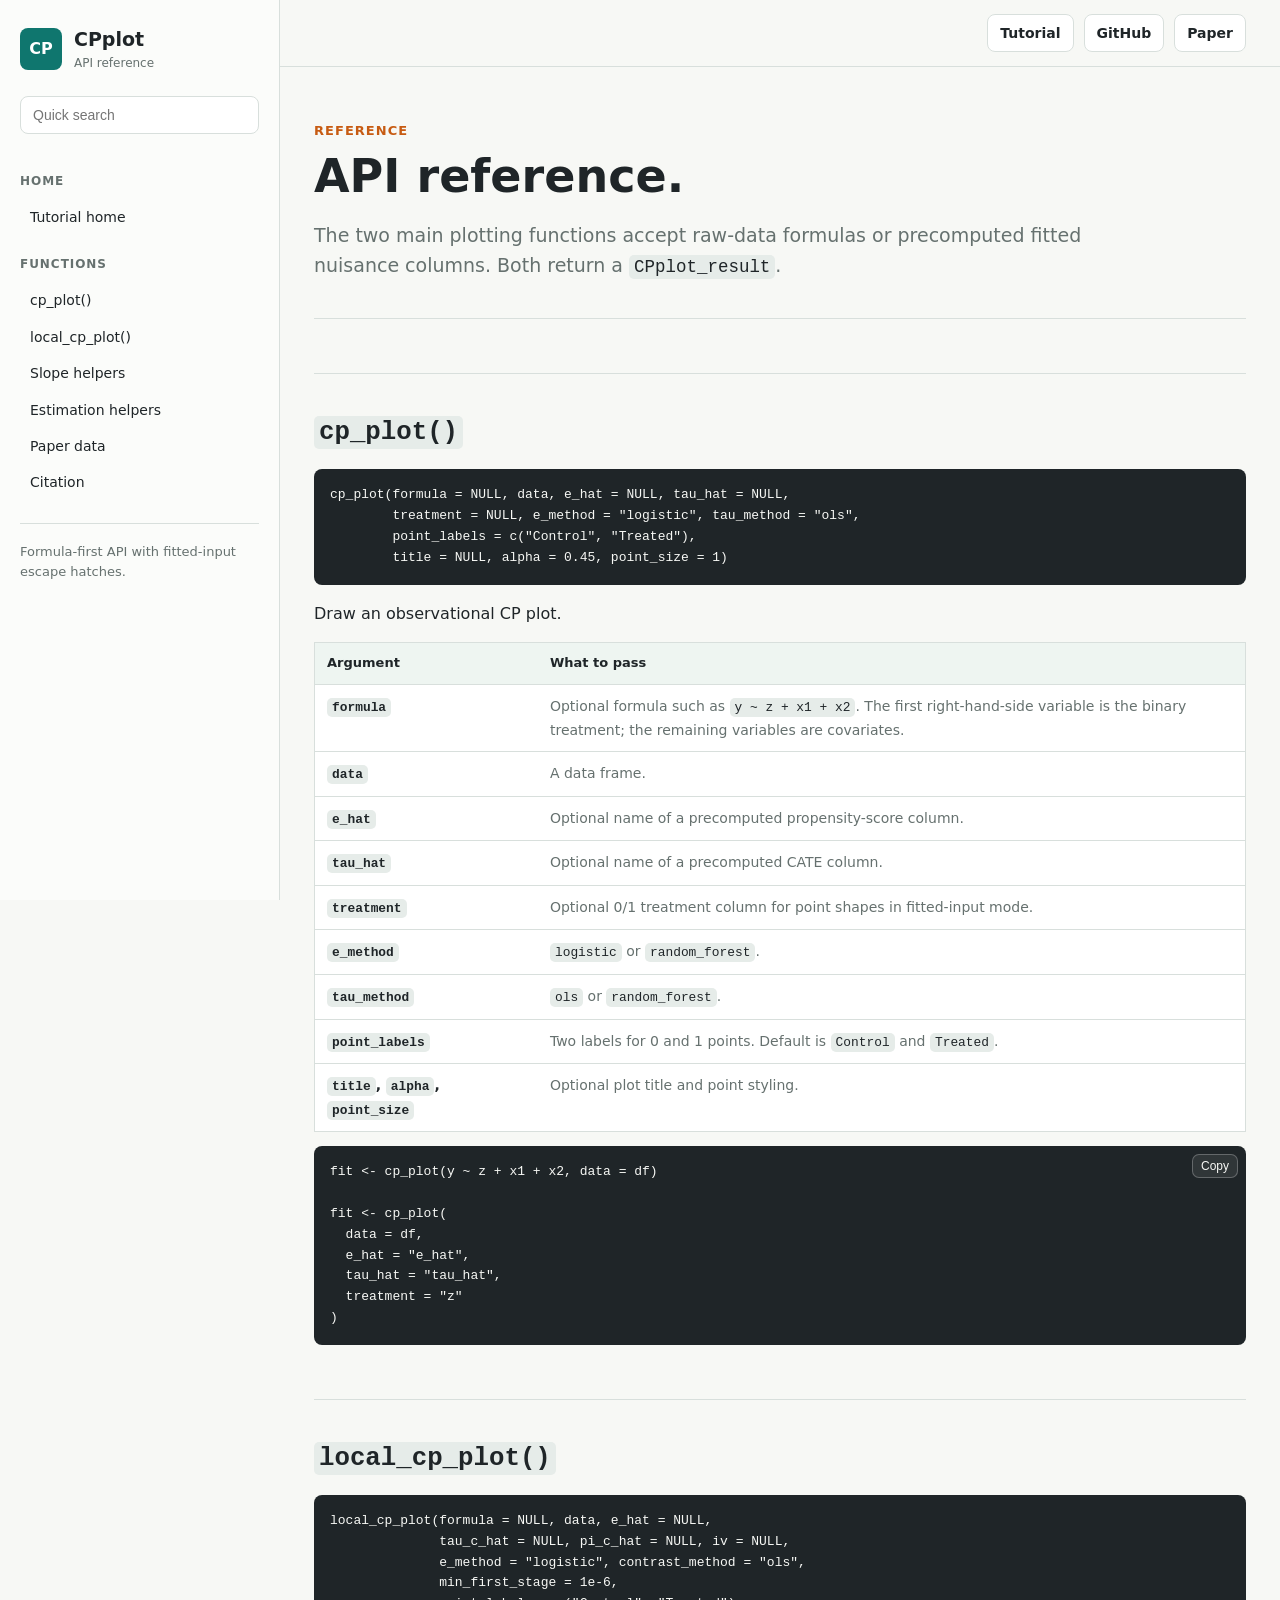
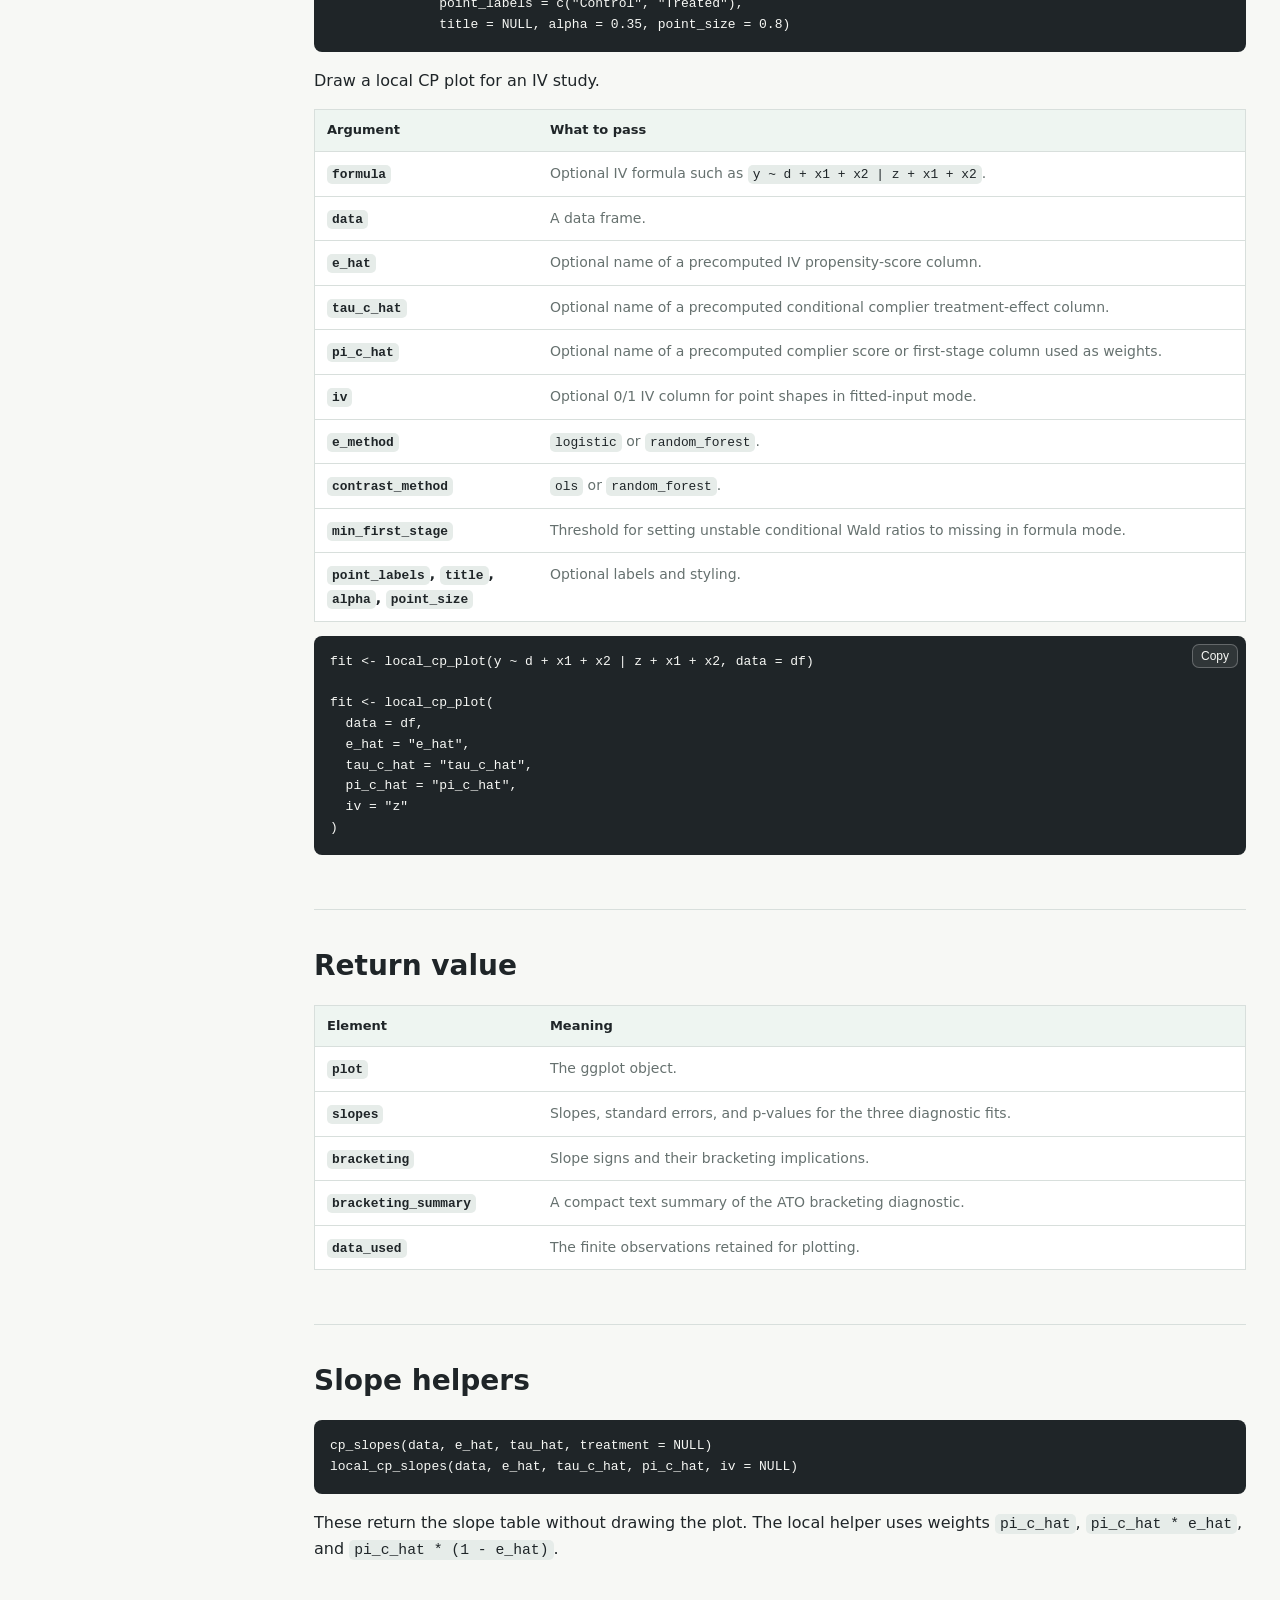
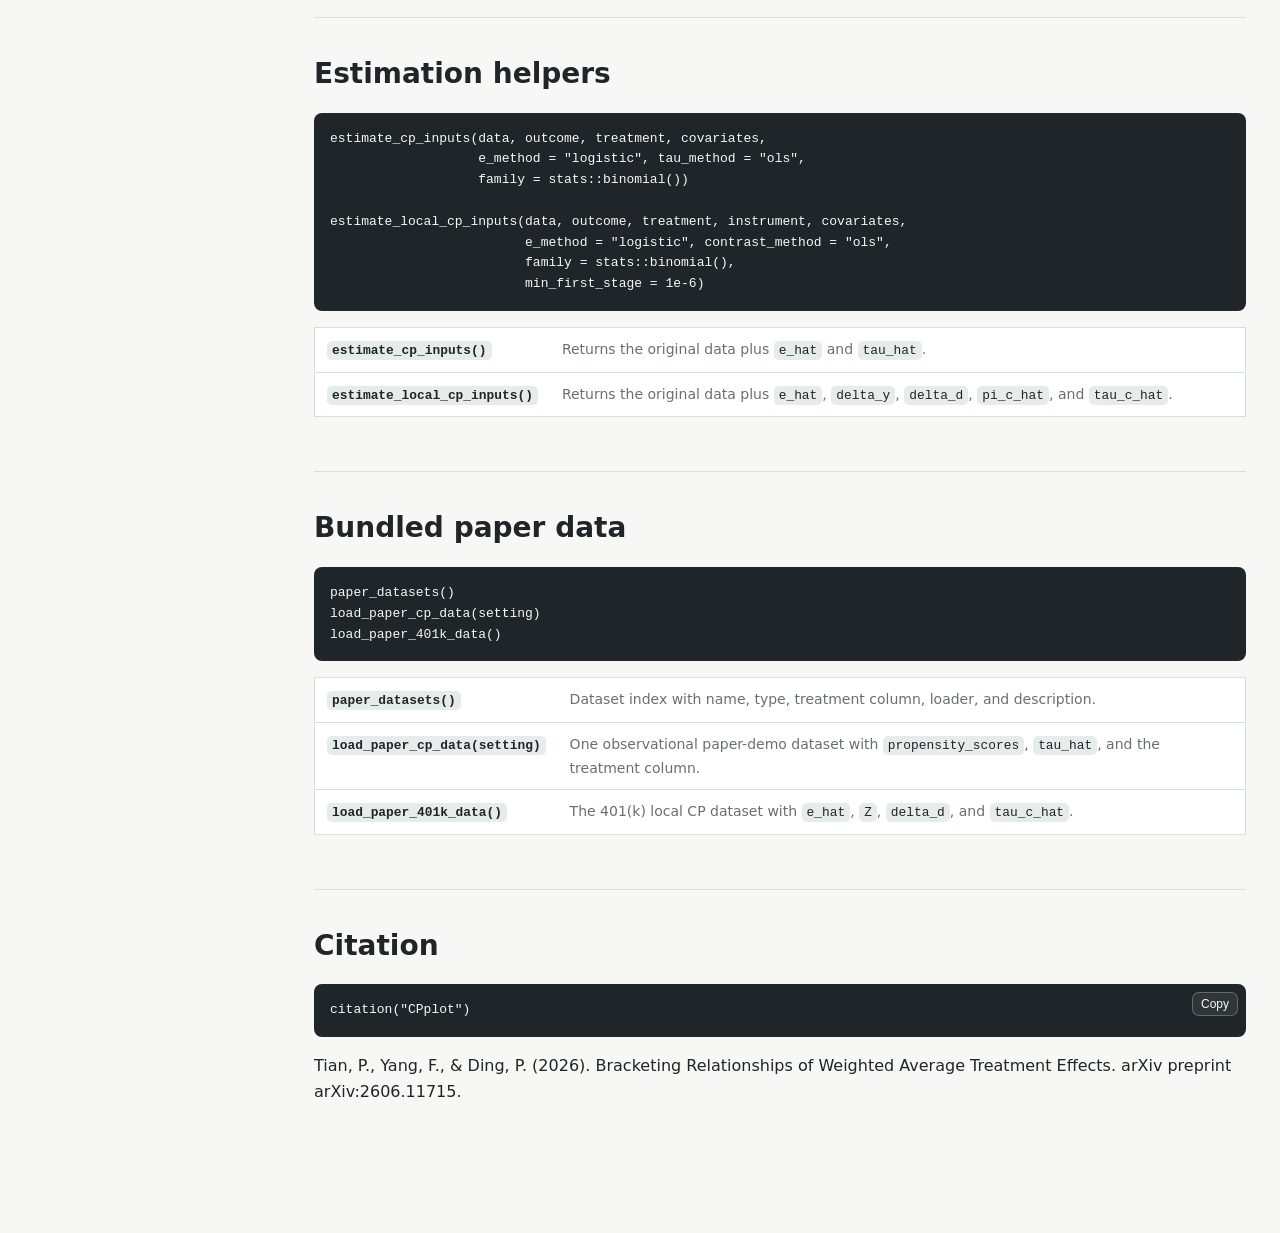
==== docs/api.html @ 79dcd65e "Add formula-first CPplot API" ====
<!doctype html>
<html lang="en">
<head>
  <meta charset="utf-8">
  <meta name="viewport" content="width=device-width, initial-scale=1">
  <title>CPplot API reference</title>
  <meta name="description" content="API reference for the CPplot R package.">
  <link rel="icon" href="favicon.svg" type="image/svg+xml">
  <link rel="stylesheet" href="styles.css">
</head>
<body>
  <div class="layout">
    <aside class="sidebar">
      <div class="brand">
        <div class="brand-mark">CP</div>
        <div>
          <div class="brand-title">CPplot</div>
          <div class="brand-subtitle">API reference</div>
        </div>
      </div>
      <input class="search" id="nav-search" type="search" placeholder="Quick search">
      <nav aria-label="Documentation navigation">
        <div class="nav-group">
          <p class="nav-title">Home</p>
          <a class="nav-link" href="index.html">Tutorial home</a>
        </div>
        <div class="nav-group">
          <p class="nav-title">Functions</p>
          <a class="nav-link" href="#cp-plot">cp_plot()</a>
          <a class="nav-link" href="#local-cp-plot">local_cp_plot()</a>
          <a class="nav-link" href="#slopes">Slope helpers</a>
          <a class="nav-link" href="#estimation">Estimation helpers</a>
          <a class="nav-link" href="#paper-data">Paper data</a>
          <a class="nav-link" href="#citation">Citation</a>
        </div>
      </nav>
      <div class="sidebar-footer">
        Formula-first API with fitted-input escape hatches.
      </div>
    </aside>

    <div class="content">
      <div class="topbar">
        <a href="index.html">Tutorial</a>
        <a href="https://github.com/e9tian/CPplot">GitHub</a>
        <a href="https://arxiv.org/abs/2606.11715">Paper</a>
      </div>

      <main>
        <section class="intro">
          <p class="eyebrow">Reference</p>
          <h1>API reference.</h1>
          <p class="lead">
            The two main plotting functions accept raw-data formulas or
            precomputed fitted nuisance columns. Both return a
            <code>CPplot_result</code>.
          </p>
        </section>

        <section id="cp-plot">
          <h2><code>cp_plot()</code></h2>
          <pre class="signature"><code>cp_plot(formula = NULL, data, e_hat = NULL, tau_hat = NULL,
        treatment = NULL, e_method = "logistic", tau_method = "ols",
        point_labels = c("Control", "Treated"),
        title = NULL, alpha = 0.45, point_size = 1)</code></pre>
          <p>Draw an observational CP plot.</p>
          <table class="api-table">
            <thead>
              <tr><th>Argument</th><th>What to pass</th></tr>
            </thead>
            <tbody>
              <tr><td><code>formula</code></td><td>Optional formula such as <code>y ~ z + x1 + x2</code>. The first right-hand-side variable is the binary treatment; the remaining variables are covariates.</td></tr>
              <tr><td><code>data</code></td><td>A data frame.</td></tr>
              <tr><td><code>e_hat</code></td><td>Optional name of a precomputed propensity-score column.</td></tr>
              <tr><td><code>tau_hat</code></td><td>Optional name of a precomputed CATE column.</td></tr>
              <tr><td><code>treatment</code></td><td>Optional 0/1 treatment column for point shapes in fitted-input mode.</td></tr>
              <tr><td><code>e_method</code></td><td><code>logistic</code> or <code>random_forest</code>.</td></tr>
              <tr><td><code>tau_method</code></td><td><code>ols</code> or <code>random_forest</code>.</td></tr>
              <tr><td><code>point_labels</code></td><td>Two labels for 0 and 1 points. Default is <code>Control</code> and <code>Treated</code>.</td></tr>
              <tr><td><code>title</code>, <code>alpha</code>, <code>point_size</code></td><td>Optional plot title and point styling.</td></tr>
            </tbody>
          </table>
          <pre><button class="copy" type="button">Copy</button><code>fit <- cp_plot(y ~ z + x1 + x2, data = df)

fit <- cp_plot(
  data = df,
  e_hat = "e_hat",
  tau_hat = "tau_hat",
  treatment = "z"
)</code></pre>
        </section>

        <section id="local-cp-plot">
          <h2><code>local_cp_plot()</code></h2>
          <pre class="signature"><code>local_cp_plot(formula = NULL, data, e_hat = NULL,
              tau_c_hat = NULL, pi_c_hat = NULL, iv = NULL,
              e_method = "logistic", contrast_method = "ols",
              min_first_stage = 1e-6,
              point_labels = c("Control", "Treated"),
              title = NULL, alpha = 0.35, point_size = 0.8)</code></pre>
          <p>Draw a local CP plot for an IV study.</p>
          <table class="api-table">
            <thead>
              <tr><th>Argument</th><th>What to pass</th></tr>
            </thead>
            <tbody>
              <tr><td><code>formula</code></td><td>Optional IV formula such as <code>y ~ d + x1 + x2 | z + x1 + x2</code>.</td></tr>
              <tr><td><code>data</code></td><td>A data frame.</td></tr>
              <tr><td><code>e_hat</code></td><td>Optional name of a precomputed IV propensity-score column.</td></tr>
              <tr><td><code>tau_c_hat</code></td><td>Optional name of a precomputed conditional complier treatment-effect column.</td></tr>
              <tr><td><code>pi_c_hat</code></td><td>Optional name of a precomputed complier score or first-stage column used as weights.</td></tr>
              <tr><td><code>iv</code></td><td>Optional 0/1 IV column for point shapes in fitted-input mode.</td></tr>
              <tr><td><code>e_method</code></td><td><code>logistic</code> or <code>random_forest</code>.</td></tr>
              <tr><td><code>contrast_method</code></td><td><code>ols</code> or <code>random_forest</code>.</td></tr>
              <tr><td><code>min_first_stage</code></td><td>Threshold for setting unstable conditional Wald ratios to missing in formula mode.</td></tr>
              <tr><td><code>point_labels</code>, <code>title</code>, <code>alpha</code>, <code>point_size</code></td><td>Optional labels and styling.</td></tr>
            </tbody>
          </table>
          <pre><button class="copy" type="button">Copy</button><code>fit <- local_cp_plot(y ~ d + x1 + x2 | z + x1 + x2, data = df)

fit <- local_cp_plot(
  data = df,
  e_hat = "e_hat",
  tau_c_hat = "tau_c_hat",
  pi_c_hat = "pi_c_hat",
  iv = "z"
)</code></pre>
        </section>

        <section id="return-value">
          <h2>Return value</h2>
          <table class="api-table">
            <thead>
              <tr><th>Element</th><th>Meaning</th></tr>
            </thead>
            <tbody>
              <tr><td><code>plot</code></td><td>The ggplot object.</td></tr>
              <tr><td><code>slopes</code></td><td>Slopes, standard errors, and p-values for the three diagnostic fits.</td></tr>
              <tr><td><code>bracketing</code></td><td>Slope signs and their bracketing implications.</td></tr>
              <tr><td><code>bracketing_summary</code></td><td>A compact text summary of the ATO bracketing diagnostic.</td></tr>
              <tr><td><code>data_used</code></td><td>The finite observations retained for plotting.</td></tr>
            </tbody>
          </table>
        </section>

        <section id="slopes">
          <h2>Slope helpers</h2>
          <pre class="signature"><code>cp_slopes(data, e_hat, tau_hat, treatment = NULL)
local_cp_slopes(data, e_hat, tau_c_hat, pi_c_hat, iv = NULL)</code></pre>
          <p>
            These return the slope table without drawing the plot. The local
            helper uses weights <code>pi_c_hat</code>,
            <code>pi_c_hat * e_hat</code>, and
            <code>pi_c_hat * (1 - e_hat)</code>.
          </p>
        </section>

        <section id="estimation">
          <h2>Estimation helpers</h2>
          <pre class="signature"><code>estimate_cp_inputs(data, outcome, treatment, covariates,
                   e_method = "logistic", tau_method = "ols",
                   family = stats::binomial())

estimate_local_cp_inputs(data, outcome, treatment, instrument, covariates,
                         e_method = "logistic", contrast_method = "ols",
                         family = stats::binomial(),
                         min_first_stage = 1e-6)</code></pre>
          <table class="api-table">
            <tbody>
              <tr><td><code>estimate_cp_inputs()</code></td><td>Returns the original data plus <code>e_hat</code> and <code>tau_hat</code>.</td></tr>
              <tr><td><code>estimate_local_cp_inputs()</code></td><td>Returns the original data plus <code>e_hat</code>, <code>delta_y</code>, <code>delta_d</code>, <code>pi_c_hat</code>, and <code>tau_c_hat</code>.</td></tr>
            </tbody>
          </table>
        </section>

        <section id="paper-data">
          <h2>Bundled paper data</h2>
          <pre class="signature"><code>paper_datasets()
load_paper_cp_data(setting)
load_paper_401k_data()</code></pre>
          <table class="api-table">
            <tbody>
              <tr><td><code>paper_datasets()</code></td><td>Dataset index with name, type, treatment column, loader, and description.</td></tr>
              <tr><td><code>load_paper_cp_data(setting)</code></td><td>One observational paper-demo dataset with <code>propensity_scores</code>, <code>tau_hat</code>, and the treatment column.</td></tr>
              <tr><td><code>load_paper_401k_data()</code></td><td>The 401(k) local CP dataset with <code>e_hat</code>, <code>Z</code>, <code>delta_d</code>, and <code>tau_c_hat</code>.</td></tr>
            </tbody>
          </table>
        </section>

        <section id="citation">
          <h2>Citation</h2>
          <pre><button class="copy" type="button">Copy</button><code>citation("CPplot")</code></pre>
          <p>
            Tian, P., Yang, F., &amp; Ding, P. (2026). Bracketing Relationships of
            Weighted Average Treatment Effects. arXiv preprint arXiv:2606.11715.
          </p>
        </section>
      </main>
    </div>
  </div>

  <script>
    const search = document.getElementById("nav-search");
    const links = Array.from(document.querySelectorAll(".nav-link"));
    search.addEventListener("input", () => {
      const query = search.value.trim().toLowerCase();
      links.forEach((link) => {
        const show = link.textContent.toLowerCase().includes(query);
        link.style.display = show ? "block" : "none";
      });
    });

    document.querySelectorAll("pre").forEach((block) => {
      const button = block.querySelector(".copy");
      const code = block.querySelector("code");
      if (!button || !code) return;
      button.addEventListener("click", async () => {
        await navigator.clipboard.writeText(code.innerText);
        const original = button.textContent;
        button.textContent = "Copied";
        setTimeout(() => { button.textContent = original; }, 1200);
      });
    });
  </script>
</body>
</html>
---- docs/styles.css ----
:root {
  --bg: #f7f8f5;
  --surface: #ffffff;
  --surface-soft: #eef5f1;
  --ink: #1f2528;
  --muted: #66716f;
  --line: #d8dfdc;
  --teal: #0f766e;
  --teal-dark: #115e59;
  --rust: #c75b12;
  --blue: #2563a6;
  --code-bg: #1f2528;
  --code-ink: #f7f8f5;
  --shadow: 0 14px 34px rgba(31, 37, 40, 0.08);
}

* {
  box-sizing: border-box;
}

html {
  scroll-behavior: smooth;
}

body {
  margin: 0;
  background: var(--bg);
  color: var(--ink);
  font-family: Inter, ui-sans-serif, system-ui, -apple-system, BlinkMacSystemFont, "Segoe UI", sans-serif;
  line-height: 1.6;
}

a {
  color: var(--teal-dark);
  text-decoration: none;
}

a:hover {
  text-decoration: underline;
}

.layout {
  display: grid;
  grid-template-columns: 280px minmax(0, 1fr);
  min-height: 100vh;
}

.sidebar {
  position: sticky;
  top: 0;
  height: 100vh;
  border-right: 1px solid var(--line);
  background: #fbfcfa;
  padding: 24px 20px;
  overflow-y: auto;
}

.brand {
  display: flex;
  align-items: center;
  gap: 12px;
  margin-bottom: 22px;
}

.brand-mark {
  display: grid;
  place-items: center;
  width: 42px;
  height: 42px;
  border-radius: 8px;
  background: var(--teal);
  color: #fff;
  font-weight: 800;
  letter-spacing: 0;
}

.brand-title {
  font-size: 19px;
  font-weight: 760;
}

.brand-subtitle {
  color: var(--muted);
  font-size: 12px;
}

.search {
  width: 100%;
  border: 1px solid var(--line);
  border-radius: 8px;
  padding: 10px 12px;
  margin-bottom: 18px;
  background: var(--surface);
  color: var(--ink);
  font-size: 14px;
}

.nav-group {
  margin: 20px 0;
}

.nav-title {
  color: var(--muted);
  font-size: 12px;
  font-weight: 750;
  letter-spacing: 0.08em;
  margin: 0 0 8px;
  text-transform: uppercase;
}

.nav-link {
  display: block;
  border-radius: 8px;
  padding: 7px 10px;
  color: var(--ink);
  font-size: 14px;
}

.nav-link:hover {
  background: var(--surface-soft);
  text-decoration: none;
}

.sidebar-footer {
  border-top: 1px solid var(--line);
  margin-top: 22px;
  padding-top: 18px;
  color: var(--muted);
  font-size: 13px;
}

.content {
  min-width: 0;
}

.topbar {
  display: flex;
  justify-content: flex-end;
  gap: 10px;
  border-bottom: 1px solid var(--line);
  background: rgba(247, 248, 245, 0.92);
  padding: 14px 34px;
  position: sticky;
  top: 0;
  z-index: 3;
  backdrop-filter: blur(10px);
}

.topbar a,
.button {
  display: inline-flex;
  align-items: center;
  justify-content: center;
  min-height: 36px;
  border: 1px solid var(--line);
  border-radius: 8px;
  padding: 7px 12px;
  background: var(--surface);
  color: var(--ink);
  font-size: 14px;
  font-weight: 650;
}

.topbar a:hover,
.button:hover {
  border-color: var(--teal);
  text-decoration: none;
}

.button.primary {
  background: var(--teal);
  border-color: var(--teal);
  color: #fff;
}

main {
  max-width: 1080px;
  margin: 0 auto;
  padding: 54px 34px 72px;
}

.intro {
  border-bottom: 1px solid var(--line);
  padding-bottom: 36px;
}

.eyebrow {
  color: var(--rust);
  font-size: 13px;
  font-weight: 800;
  letter-spacing: 0.08em;
  margin: 0 0 10px;
  text-transform: uppercase;
}

h1 {
  max-width: 860px;
  margin: 0;
  font-size: 46px;
  line-height: 1.08;
  letter-spacing: 0;
}

h2 {
  border-top: 1px solid var(--line);
  margin: 54px 0 16px;
  padding-top: 34px;
  font-size: 28px;
  letter-spacing: 0;
}

h3 {
  margin: 28px 0 10px;
  font-size: 20px;
  letter-spacing: 0;
}

.lead {
  max-width: 820px;
  color: var(--muted);
  font-size: 19px;
  margin: 18px 0 0;
}

.quick-actions {
  display: flex;
  flex-wrap: wrap;
  gap: 10px;
  margin-top: 24px;
}

.hero-visual {
  margin: 32px 0 0;
}

.hero-visual img {
  display: block;
  width: min(100%, 304px);
  height: auto;
  border-radius: 8px;
}

.note-grid {
  display: grid;
  grid-template-columns: repeat(3, minmax(0, 1fr));
  gap: 14px;
  margin: 24px 0;
}

.note {
  border: 1px solid var(--line);
  border-radius: 8px;
  background: var(--surface);
  padding: 16px;
  box-shadow: var(--shadow);
}

.note strong {
  display: block;
  margin-bottom: 6px;
}

.note p {
  color: var(--muted);
  font-size: 14px;
  margin: 0;
}

.tutorial-block {
  margin: 22px 0 34px;
}

.panel {
  border: 1px solid var(--line);
  border-radius: 8px;
  background: var(--surface);
  padding: 16px;
  box-shadow: var(--shadow);
  margin-bottom: 18px;
}

.output-block {
  margin: 18px 0 34px;
}

.output-block h3 {
  margin-top: 0;
}

.output {
  background: #26302e;
  margin-top: 10px;
}

.figure-panel {
  border: 1px solid var(--line);
  border-radius: 8px;
  background: var(--surface);
  padding: 12px;
  box-shadow: var(--shadow);
}

.figure-panel img {
  display: block;
  width: 100%;
  height: auto;
  border-radius: 6px;
  margin: 0 auto;
}

.caption {
  color: var(--muted);
  font-size: 13px;
  margin: 10px 4px 2px;
}

pre {
  position: relative;
  overflow-x: auto;
  border-radius: 8px;
  margin: 0;
  background: var(--code-bg);
  color: var(--code-ink);
  padding: 16px;
  font-size: 13px;
}

code {
  font-family: "SFMono-Regular", Consolas, "Liberation Mono", Menlo, monospace;
}

:not(pre) > code {
  border-radius: 5px;
  background: #e6ece9;
  color: var(--ink);
  padding: 2px 5px;
  font-size: 0.92em;
}

.copy {
  position: absolute;
  top: 8px;
  right: 8px;
  border: 1px solid rgba(255, 255, 255, 0.25);
  border-radius: 7px;
  background: rgba(255, 255, 255, 0.08);
  color: var(--code-ink);
  cursor: pointer;
  font-size: 12px;
  padding: 4px 8px;
}

.copy:hover {
  background: rgba(255, 255, 255, 0.16);
}

table {
  width: 100%;
  border-collapse: collapse;
  border: 1px solid var(--line);
  background: var(--surface);
  margin: 18px 0;
}

th,
td {
  border-bottom: 1px solid var(--line);
  padding: 10px 12px;
  text-align: left;
  vertical-align: top;
}

th {
  background: var(--surface-soft);
  font-size: 13px;
}

td {
  color: var(--muted);
  font-size: 14px;
}

.interpretation-table td:first-child,
.api-table td:first-child {
  color: var(--ink);
  font-weight: 650;
  width: 24%;
}

.api-entry {
  border: 1px solid var(--line);
  border-radius: 8px;
  background: var(--surface);
  box-shadow: var(--shadow);
  margin: 20px 0;
  padding: 18px;
}

.api-entry h3 {
  margin-top: 0;
}

.api-entry p {
  color: var(--muted);
}

.signature {
  margin: 12px 0 16px;
}

.api-table {
  margin: 14px 0;
}

.callout {
  border-left: 4px solid var(--teal);
  background: var(--surface-soft);
  border-radius: 8px;
  margin: 20px 0;
  padding: 14px 16px;
}

.callout p {
  margin: 0;
}

.footer {
  border-top: 1px solid var(--line);
  color: var(--muted);
  font-size: 14px;
  margin-top: 56px;
  padding-top: 24px;
}

@media (max-width: 980px) {
  .layout {
    grid-template-columns: 1fr;
  }

  .sidebar {
    position: static;
    height: auto;
    border-right: 0;
    border-bottom: 1px solid var(--line);
  }

  .topbar {
    justify-content: flex-start;
    overflow-x: auto;
  }

  .note-grid {
    grid-template-columns: 1fr;
  }

  .interpretation-table,
  .api-table {
    display: block;
    overflow-x: auto;
  }

  main {
    padding: 34px 20px 56px;
  }

  h1 {
    font-size: 35px;
  }
}
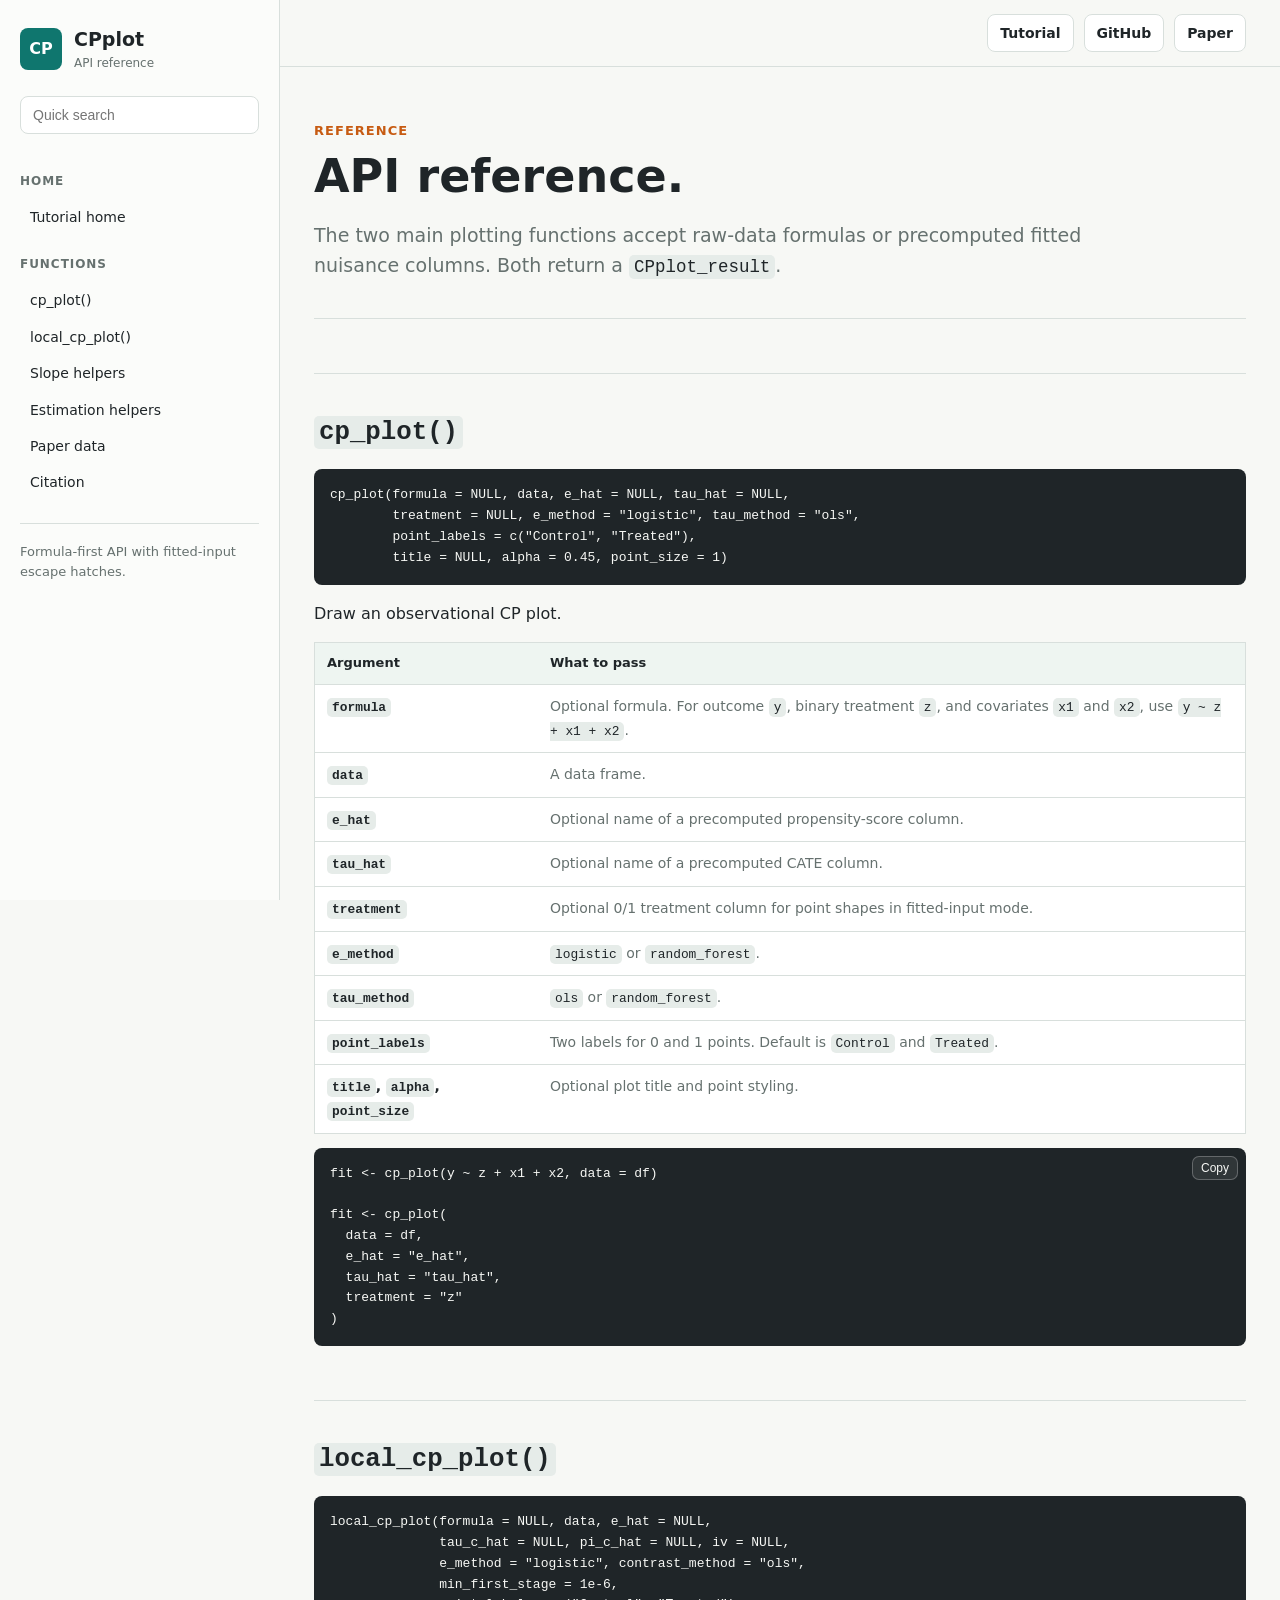
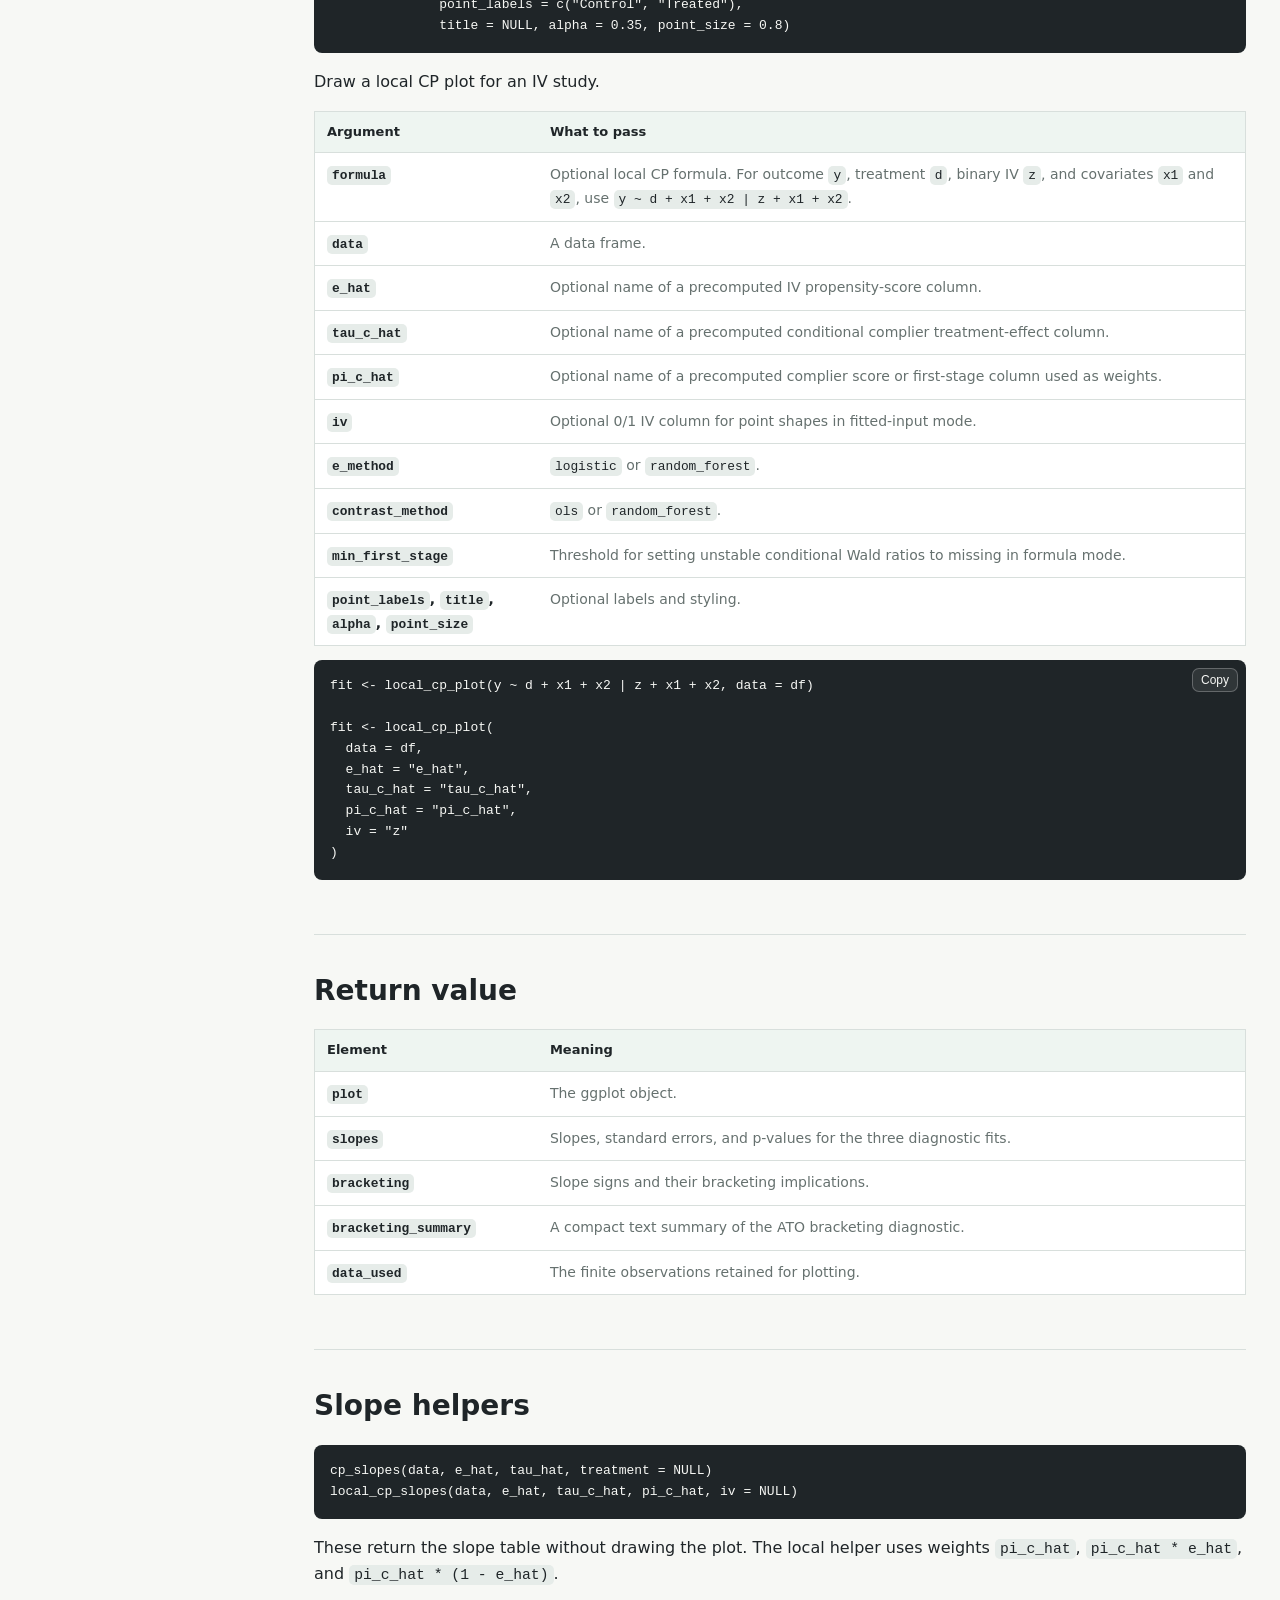
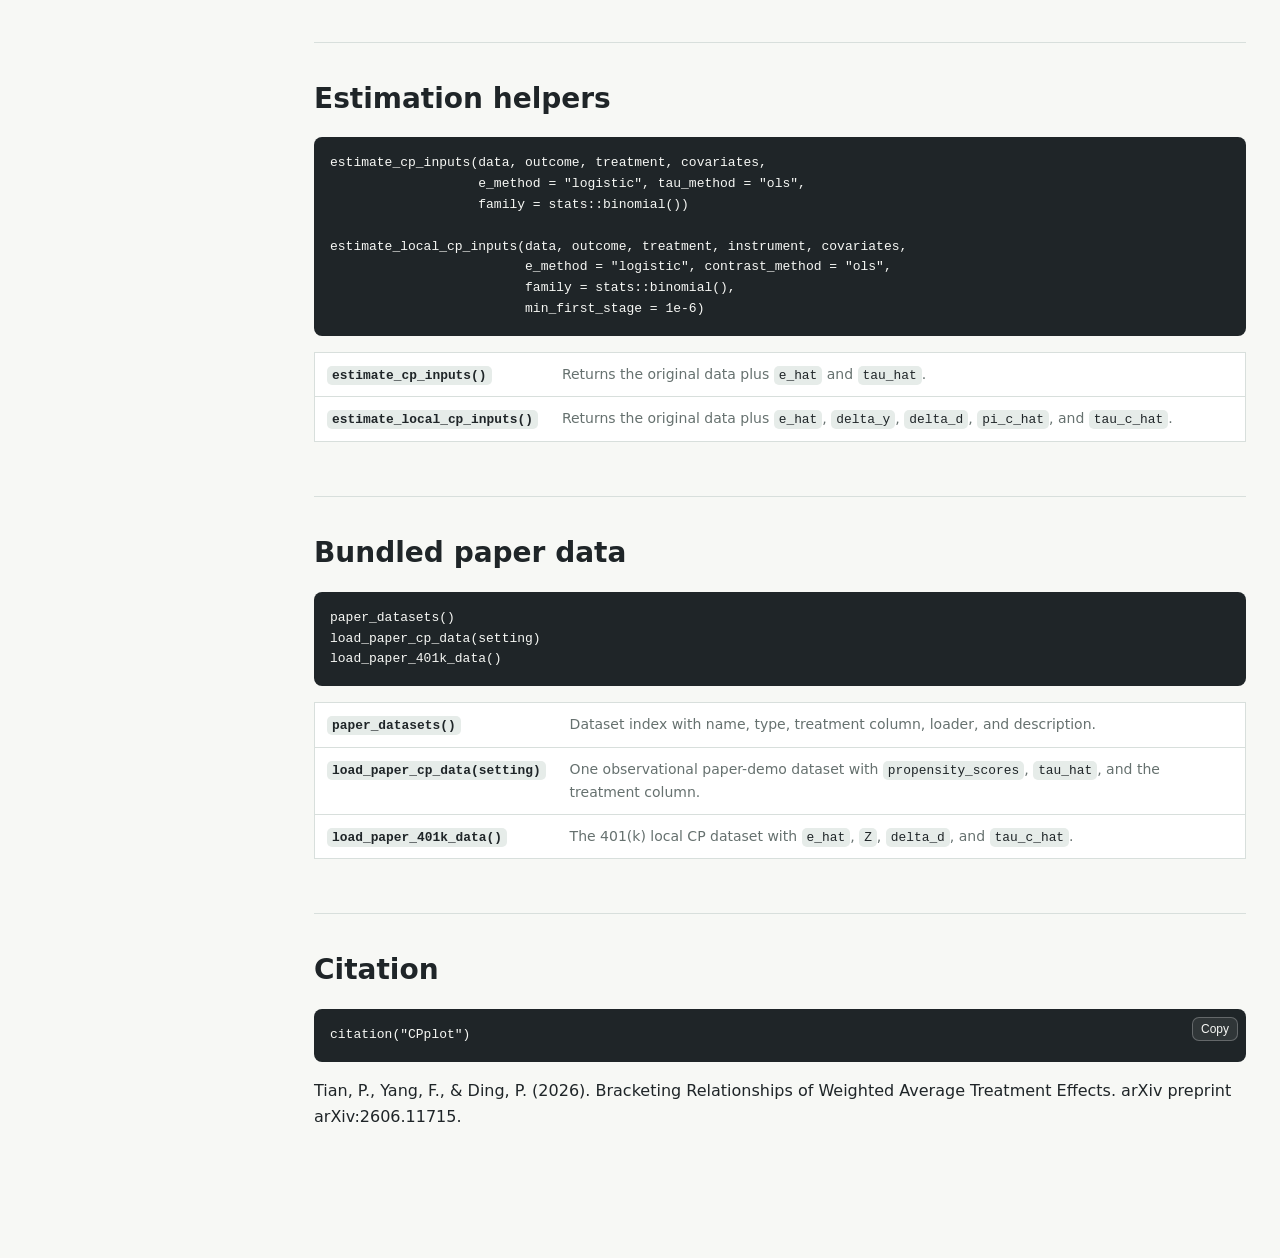
==== commit 45f45139: "Clarify formula examples in docs" ====
--- a/docs/api.html
+++ b/docs/api.html
@@ -69,7 +69,7 @@
               <tr><th>Argument</th><th>What to pass</th></tr>
             </thead>
             <tbody>
-              <tr><td><code>formula</code></td><td>Optional formula such as <code>y ~ z + x1 + x2</code>. The first right-hand-side variable is the binary treatment; the remaining variables are covariates.</td></tr>
+              <tr><td><code>formula</code></td><td>Optional formula. For outcome <code>y</code>, binary treatment <code>z</code>, and covariates <code>x1</code> and <code>x2</code>, use <code>y ~ z + x1 + x2</code>.</td></tr>
               <tr><td><code>data</code></td><td>A data frame.</td></tr>
               <tr><td><code>e_hat</code></td><td>Optional name of a precomputed propensity-score column.</td></tr>
               <tr><td><code>tau_hat</code></td><td>Optional name of a precomputed CATE column.</td></tr>
@@ -104,7 +104,7 @@
               <tr><th>Argument</th><th>What to pass</th></tr>
             </thead>
             <tbody>
-              <tr><td><code>formula</code></td><td>Optional IV formula such as <code>y ~ d + x1 + x2 | z + x1 + x2</code>.</td></tr>
+              <tr><td><code>formula</code></td><td>Optional local CP formula. For outcome <code>y</code>, treatment <code>d</code>, binary IV <code>z</code>, and covariates <code>x1</code> and <code>x2</code>, use <code>y ~ d + x1 + x2 | z + x1 + x2</code>.</td></tr>
               <tr><td><code>data</code></td><td>A data frame.</td></tr>
               <tr><td><code>e_hat</code></td><td>Optional name of a precomputed IV propensity-score column.</td></tr>
               <tr><td><code>tau_c_hat</code></td><td>Optional name of a precomputed conditional complier treatment-effect column.</td></tr>
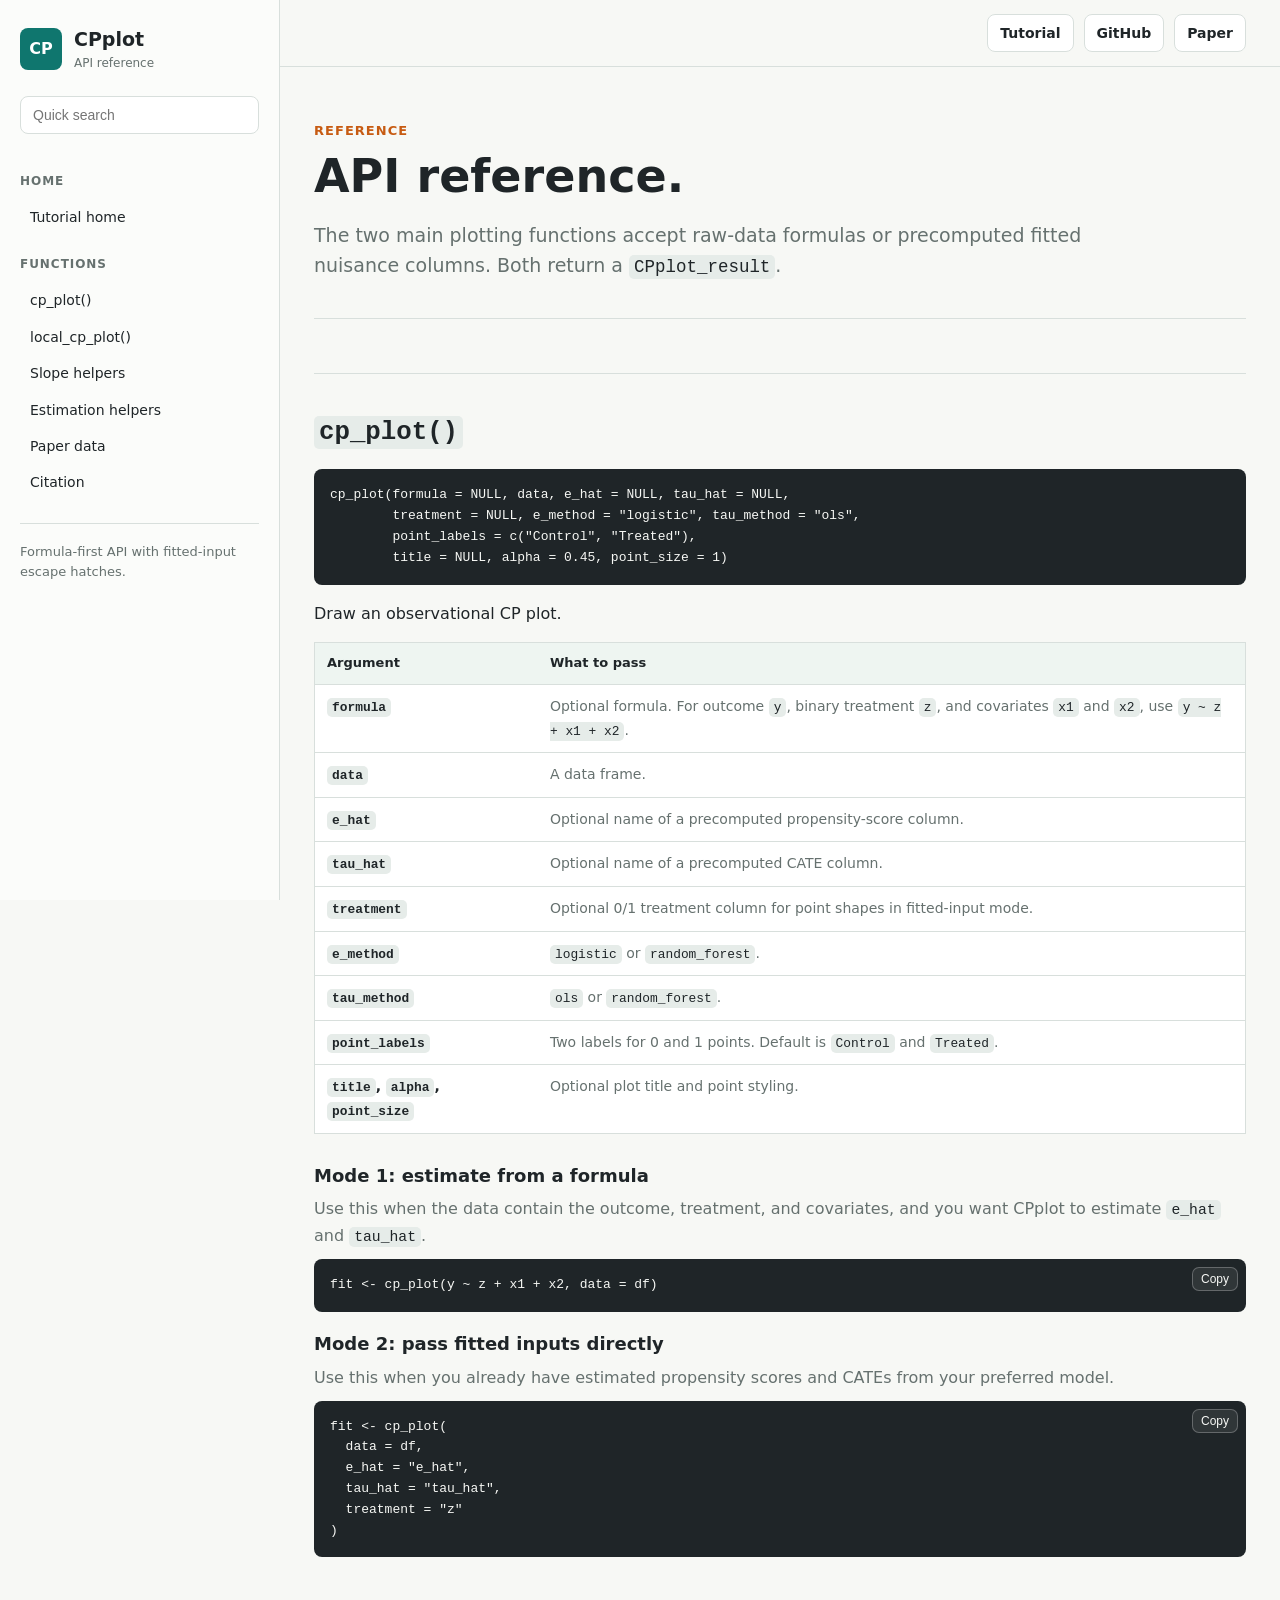
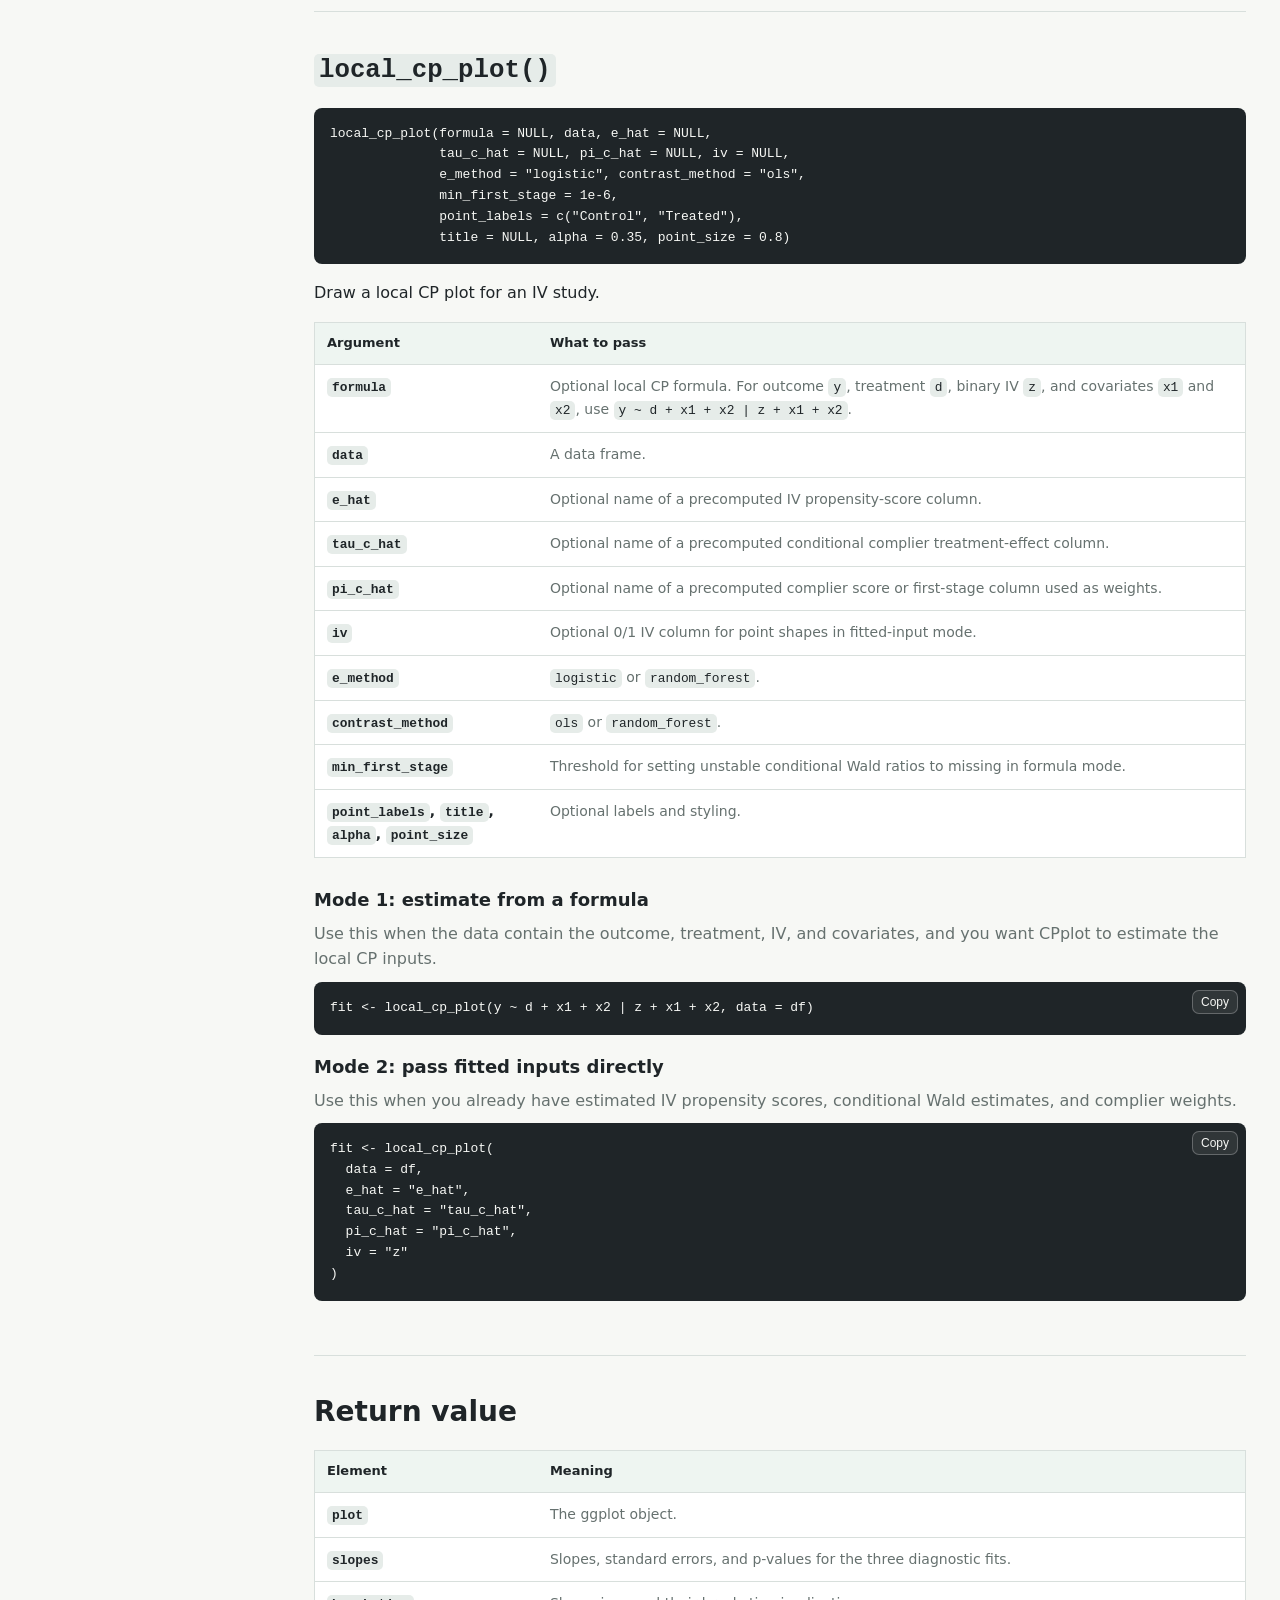
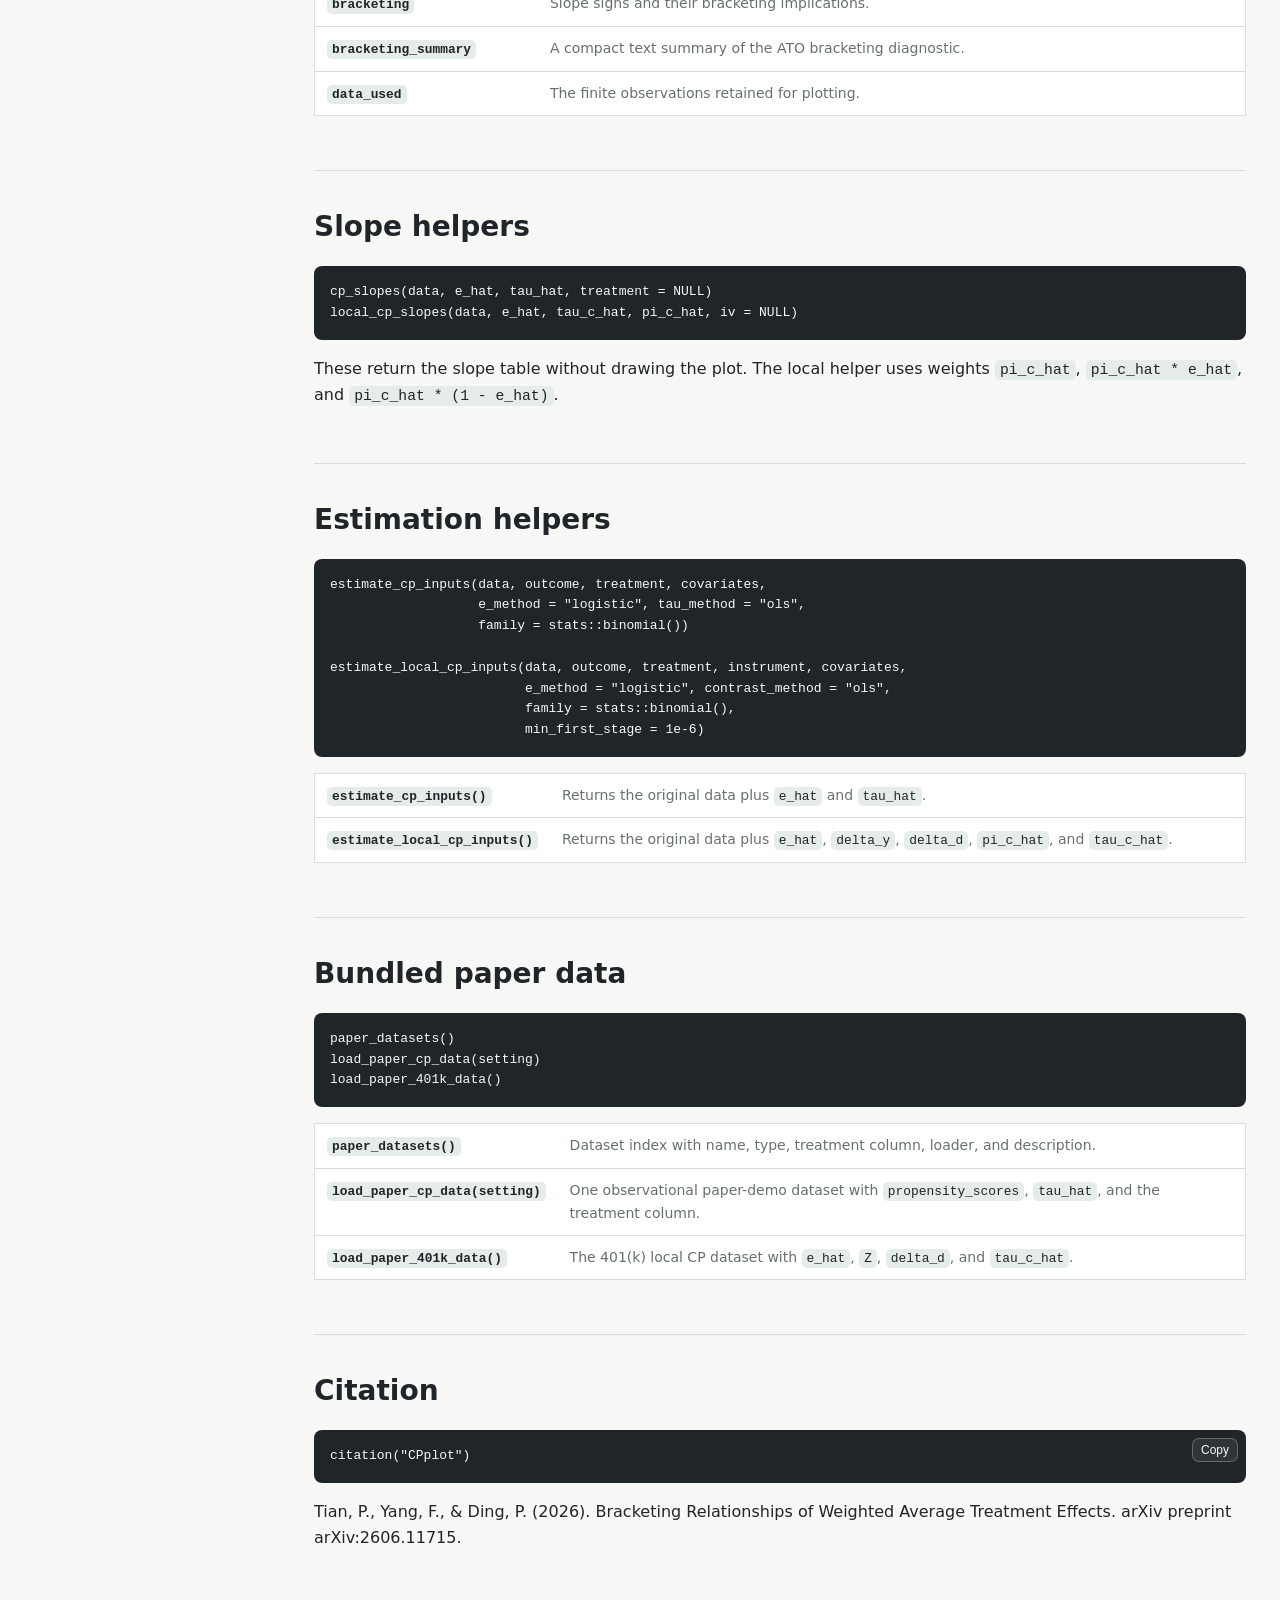
==== commit ec3b31e7: "Improve API examples and site plots" ====
--- a/docs/api.html
+++ b/docs/api.html
@@ -80,14 +80,30 @@
               <tr><td><code>title</code>, <code>alpha</code>, <code>point_size</code></td><td>Optional plot title and point styling.</td></tr>
             </tbody>
           </table>
-          <pre><button class="copy" type="button">Copy</button><code>fit <- cp_plot(y ~ z + x1 + x2, data = df)
-
-fit <- cp_plot(
+          <div class="example-modes">
+            <div class="mode-example">
+              <h3>Mode 1: estimate from a formula</h3>
+              <p>
+                Use this when the data contain the outcome, treatment, and
+                covariates, and you want CPplot to estimate <code>e_hat</code>
+                and <code>tau_hat</code>.
+              </p>
+              <pre><button class="copy" type="button">Copy</button><code>fit <- cp_plot(y ~ z + x1 + x2, data = df)</code></pre>
+            </div>
+            <div class="mode-example">
+              <h3>Mode 2: pass fitted inputs directly</h3>
+              <p>
+                Use this when you already have estimated propensity scores and
+                CATEs from your preferred model.
+              </p>
+              <pre><button class="copy" type="button">Copy</button><code>fit <- cp_plot(
   data = df,
   e_hat = "e_hat",
   tau_hat = "tau_hat",
   treatment = "z"
 )</code></pre>
+            </div>
+          </div>
         </section>
 
         <section id="local-cp-plot">
@@ -116,15 +132,30 @@
               <tr><td><code>point_labels</code>, <code>title</code>, <code>alpha</code>, <code>point_size</code></td><td>Optional labels and styling.</td></tr>
             </tbody>
           </table>
-          <pre><button class="copy" type="button">Copy</button><code>fit <- local_cp_plot(y ~ d + x1 + x2 | z + x1 + x2, data = df)
-
-fit <- local_cp_plot(
+          <div class="example-modes">
+            <div class="mode-example">
+              <h3>Mode 1: estimate from a formula</h3>
+              <p>
+                Use this when the data contain the outcome, treatment, IV, and
+                covariates, and you want CPplot to estimate the local CP inputs.
+              </p>
+              <pre><button class="copy" type="button">Copy</button><code>fit <- local_cp_plot(y ~ d + x1 + x2 | z + x1 + x2, data = df)</code></pre>
+            </div>
+            <div class="mode-example">
+              <h3>Mode 2: pass fitted inputs directly</h3>
+              <p>
+                Use this when you already have estimated IV propensity scores,
+                conditional Wald estimates, and complier weights.
+              </p>
+              <pre><button class="copy" type="button">Copy</button><code>fit <- local_cp_plot(
   data = df,
   e_hat = "e_hat",
   tau_c_hat = "tau_c_hat",
   pi_c_hat = "pi_c_hat",
   iv = "z"
 )</code></pre>
+            </div>
+          </div>
         </section>
 
         <section id="return-value">
--- a/docs/styles.css
+++ b/docs/styles.css
@@ -412,6 +412,22 @@
   margin: 14px 0;
 }
 
+.example-modes {
+  display: grid;
+  gap: 18px;
+  margin: 28px 0 0;
+}
+
+.mode-example h3 {
+  font-size: 18px;
+  margin: 0 0 6px;
+}
+
+.mode-example p {
+  color: var(--muted);
+  margin: 0 0 10px;
+}
+
 .callout {
   border-left: 4px solid var(--teal);
   background: var(--surface-soft);
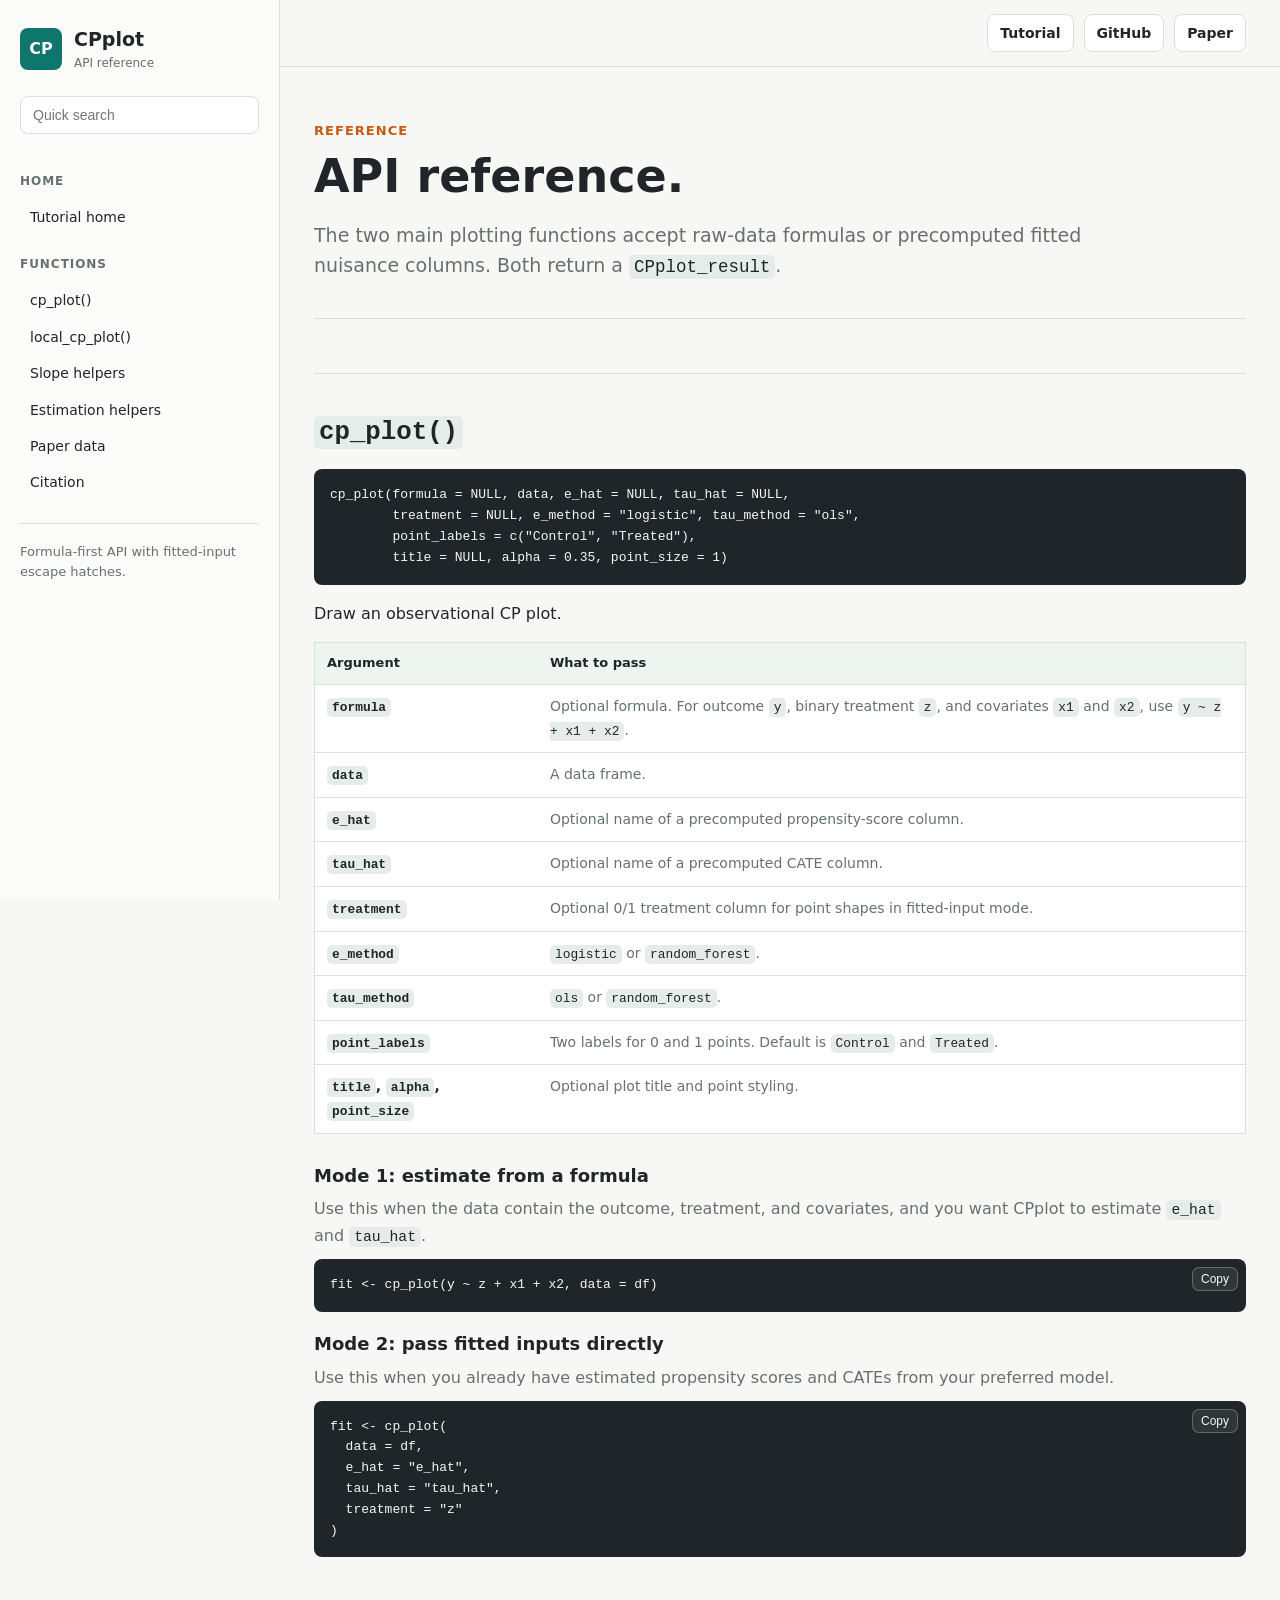
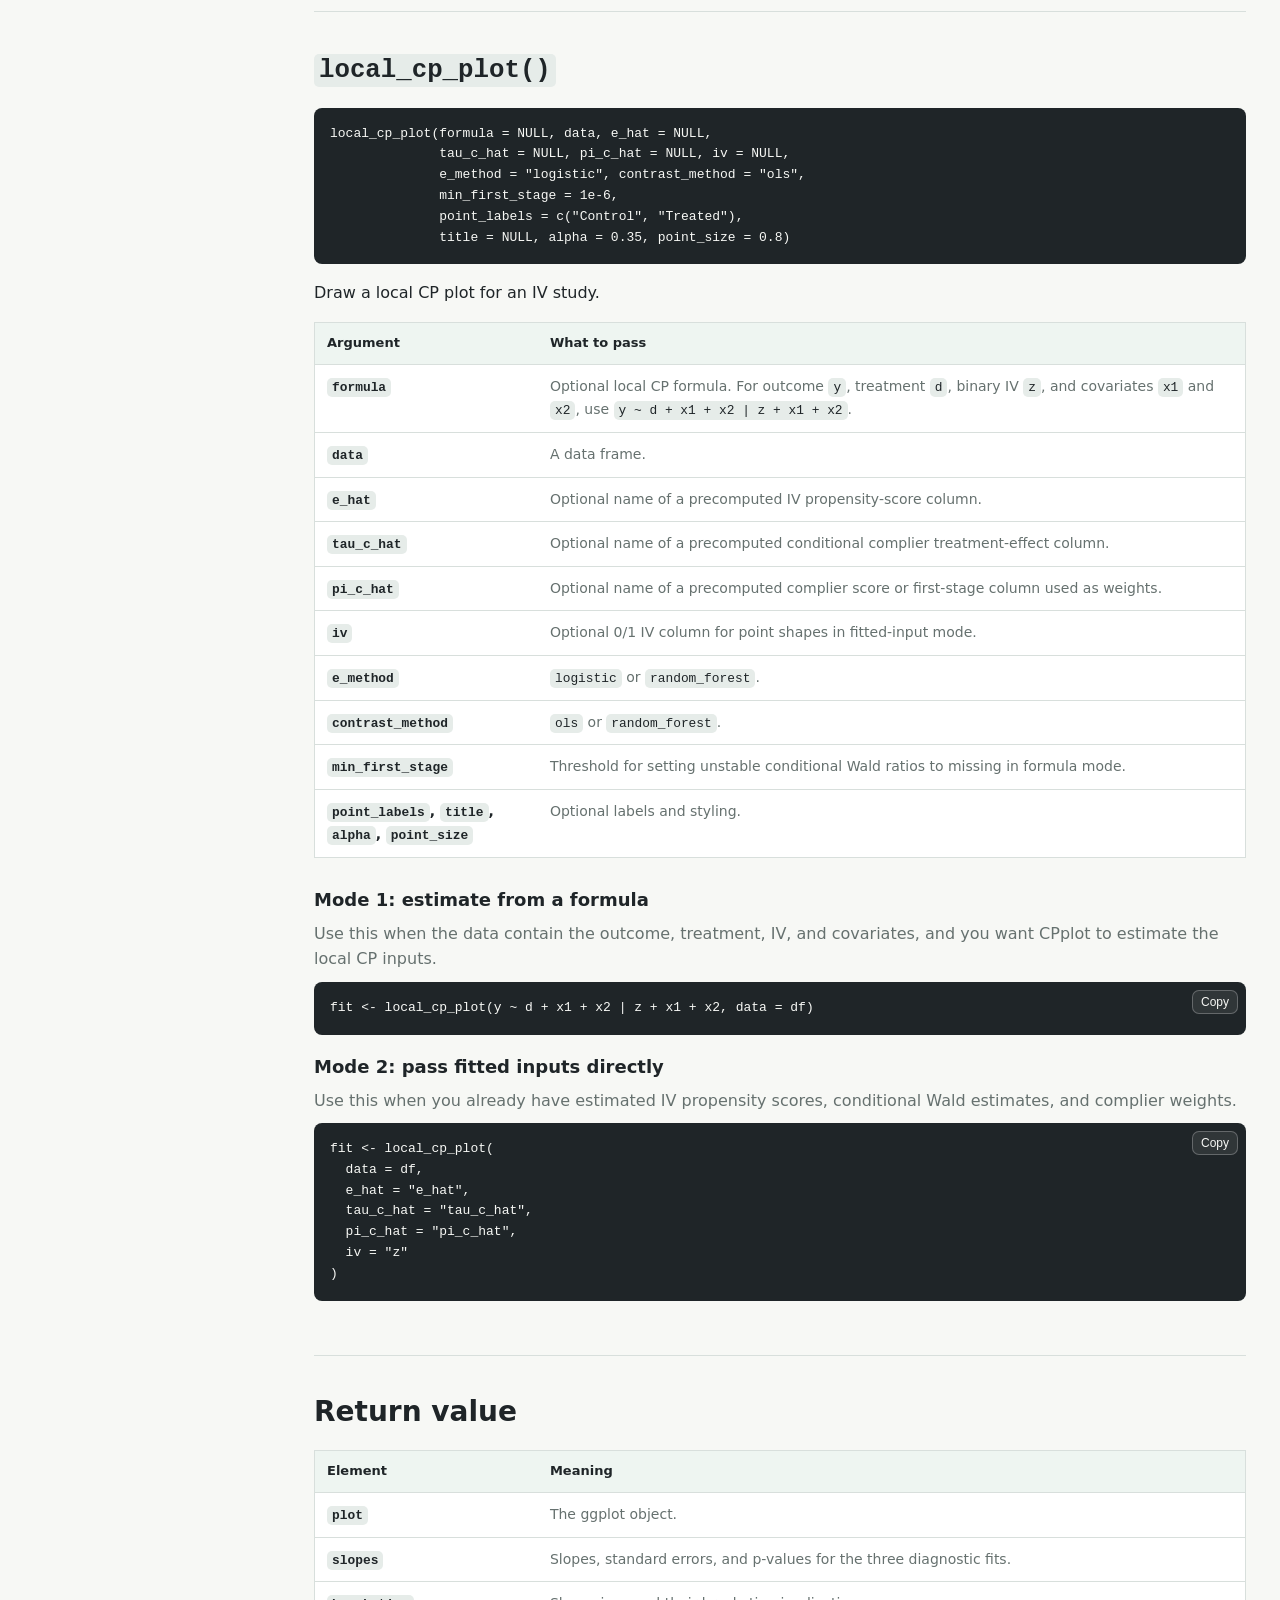
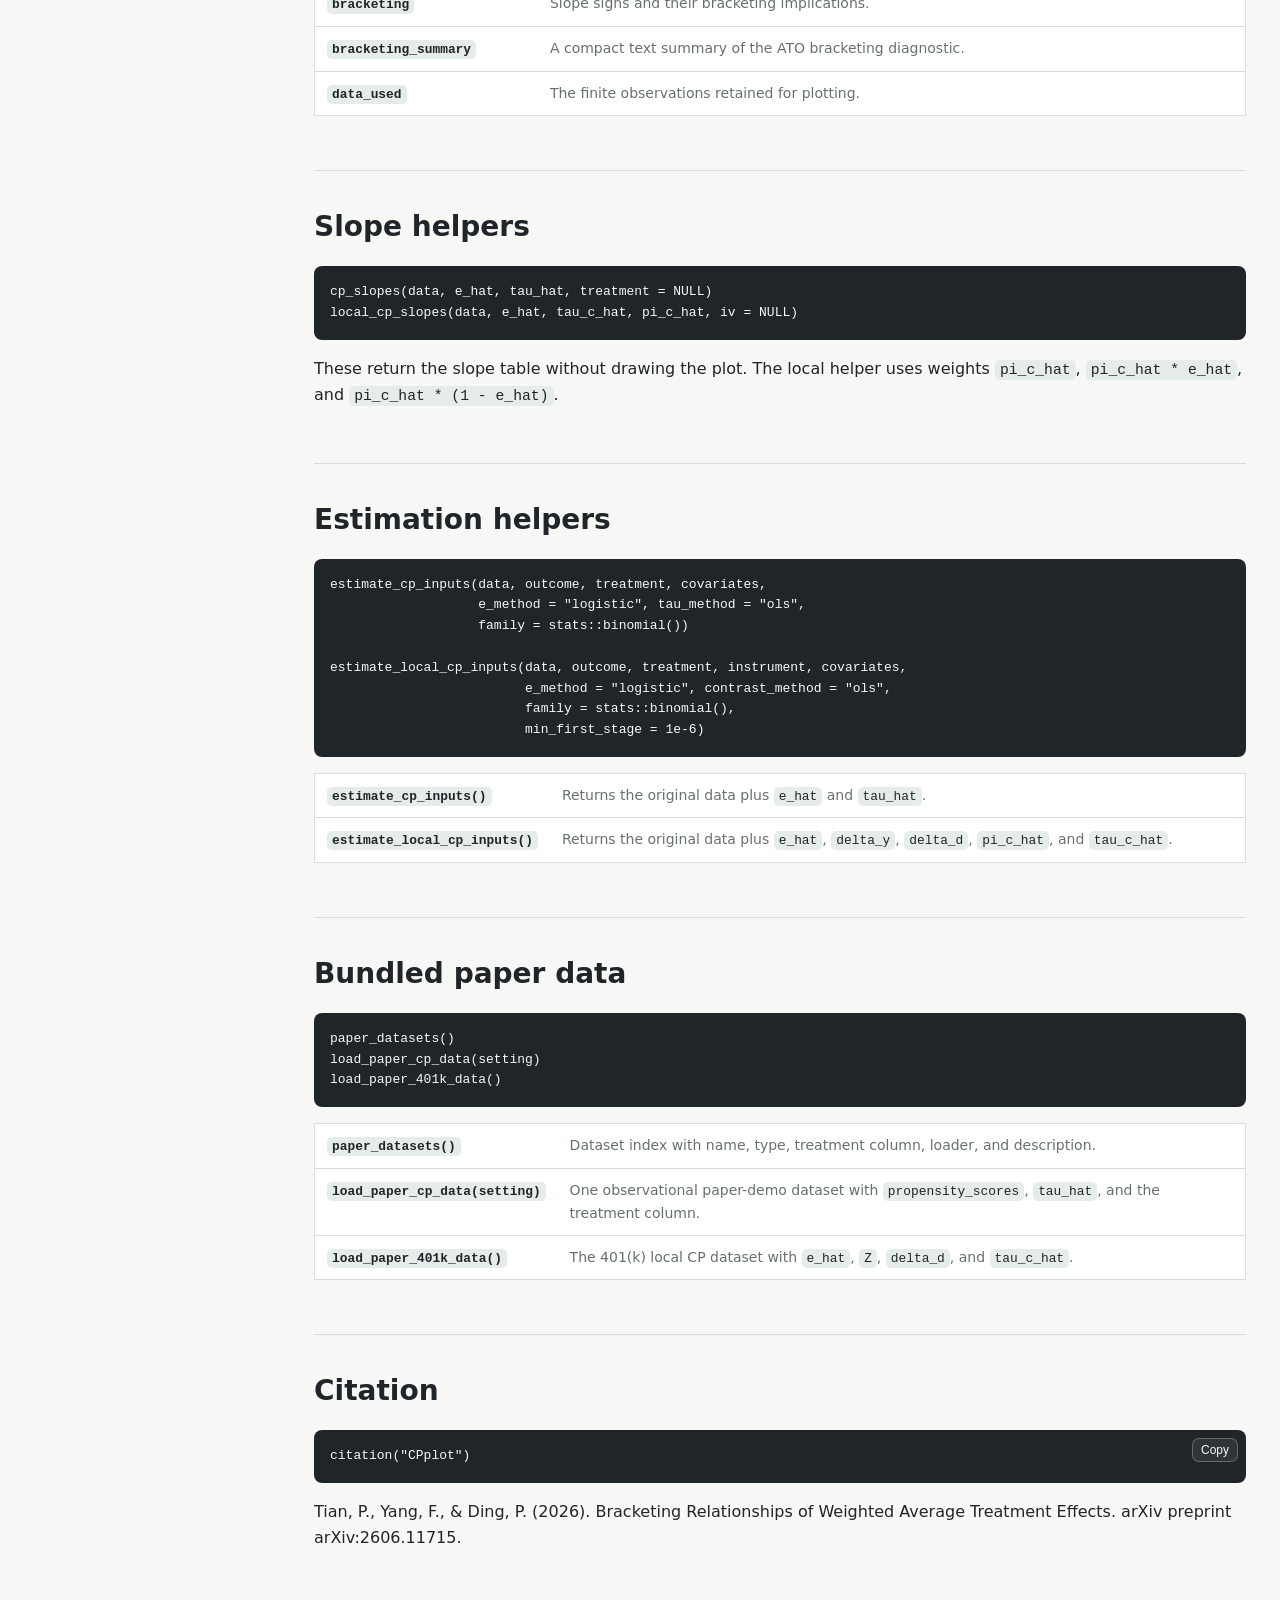
==== commit 1417f8c2: "Improve CP plot visual distinction" ====
--- a/docs/api.html
+++ b/docs/api.html
@@ -62,7 +62,7 @@
           <pre class="signature"><code>cp_plot(formula = NULL, data, e_hat = NULL, tau_hat = NULL,
         treatment = NULL, e_method = "logistic", tau_method = "ols",
         point_labels = c("Control", "Treated"),
-        title = NULL, alpha = 0.45, point_size = 1)</code></pre>
+        title = NULL, alpha = 0.35, point_size = 1)</code></pre>
           <p>Draw an observational CP plot.</p>
           <table class="api-table">
             <thead>
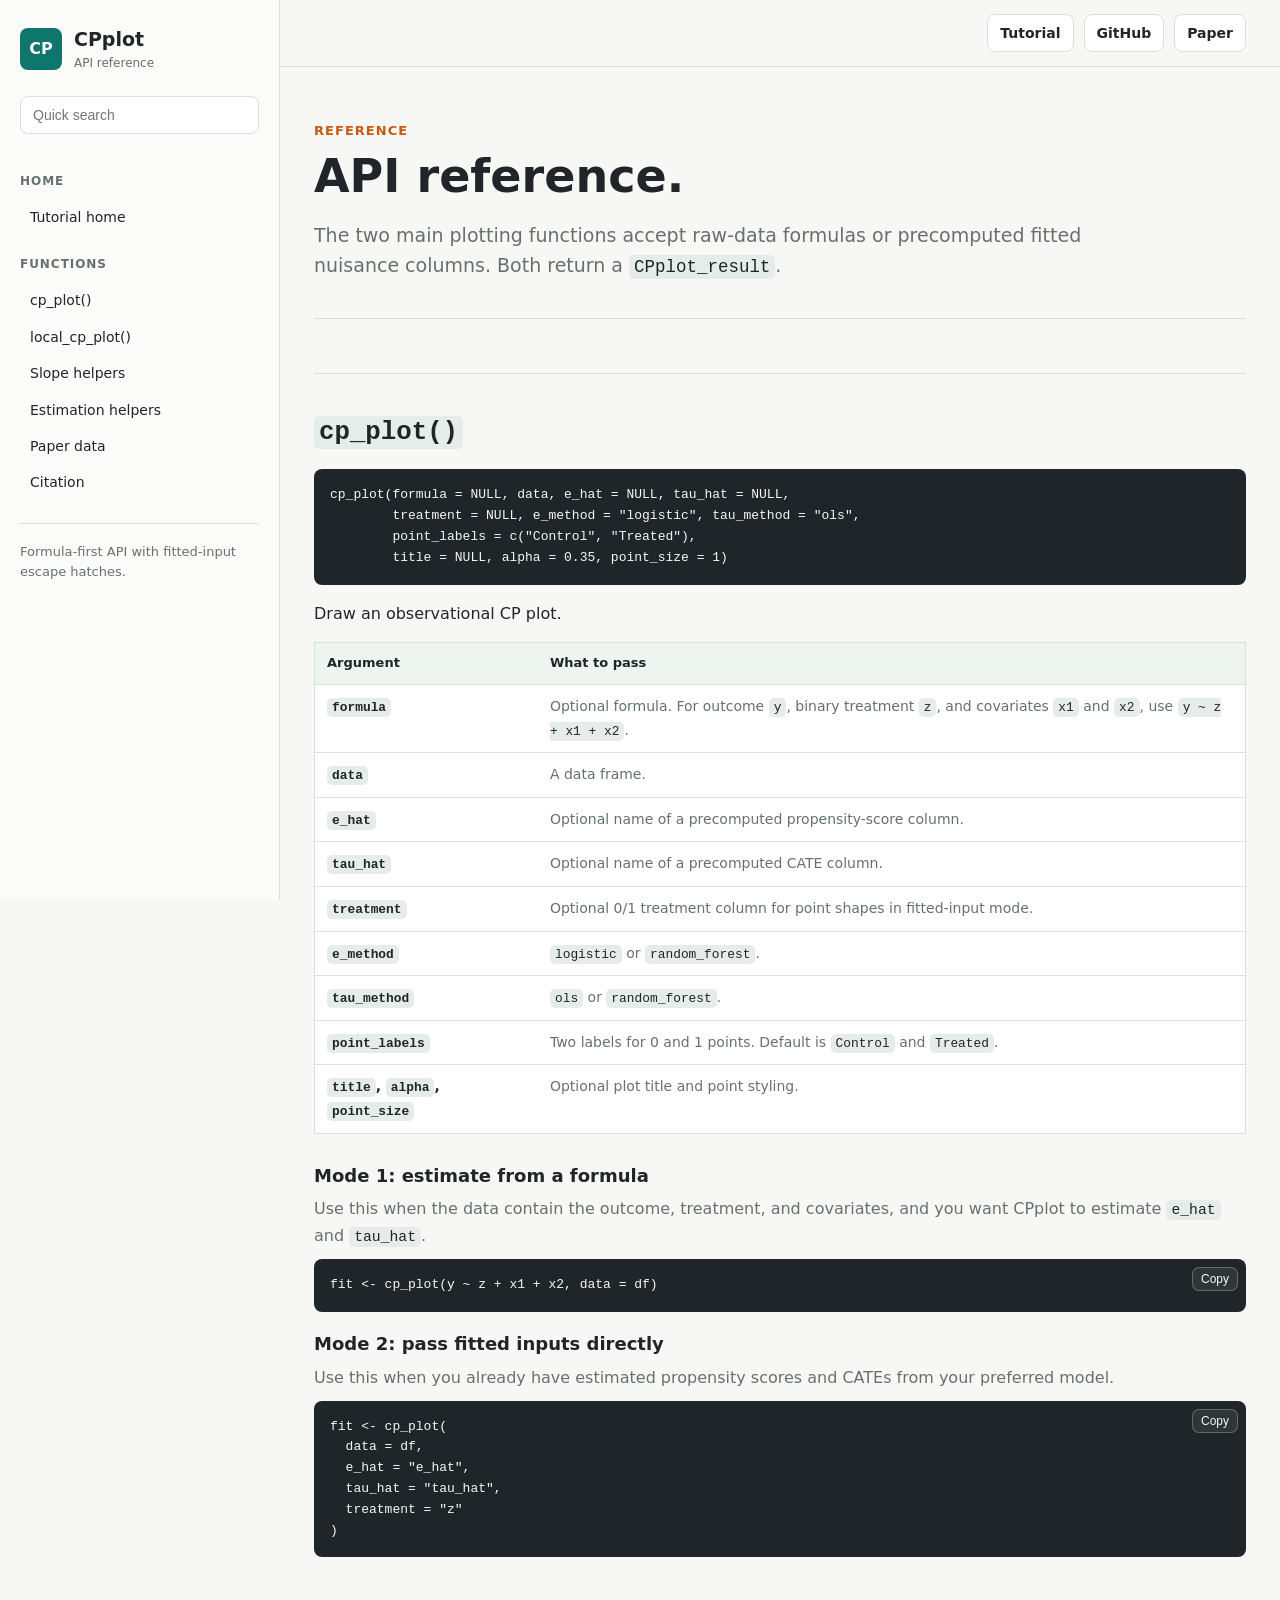
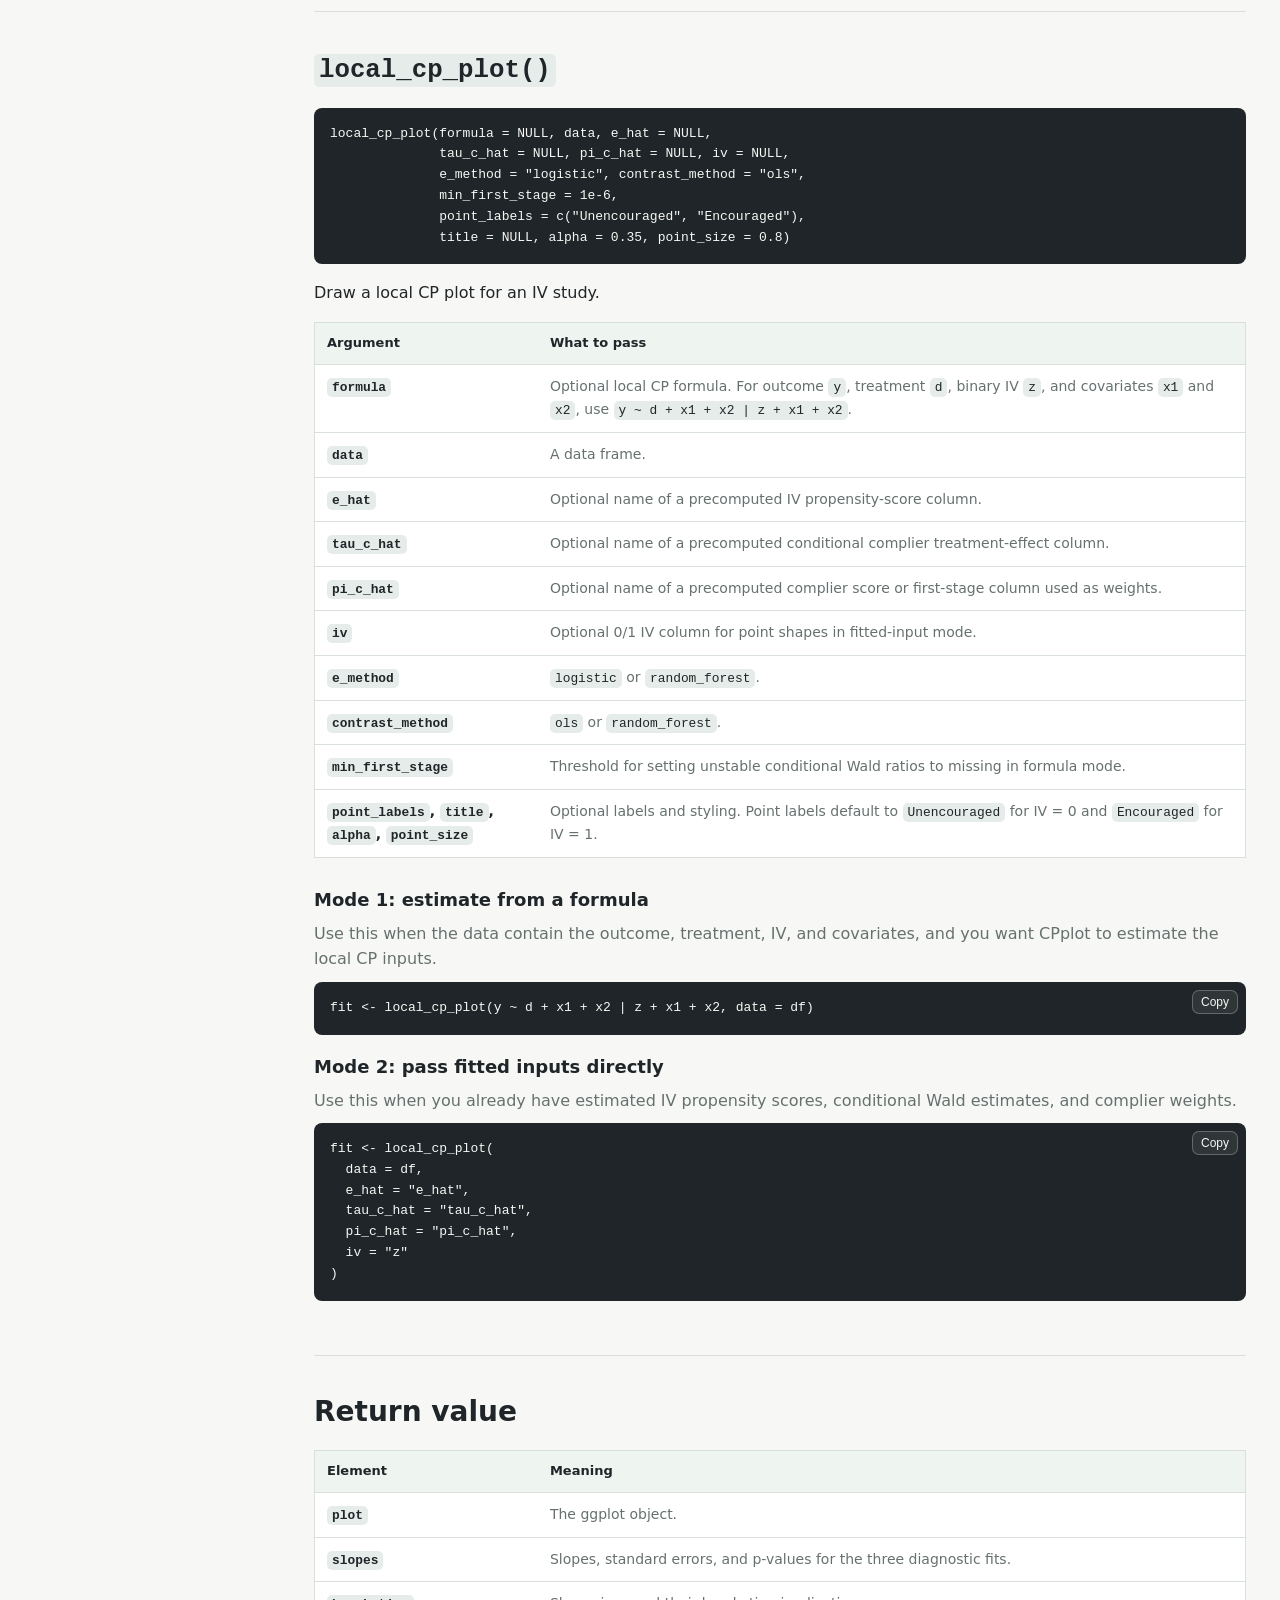
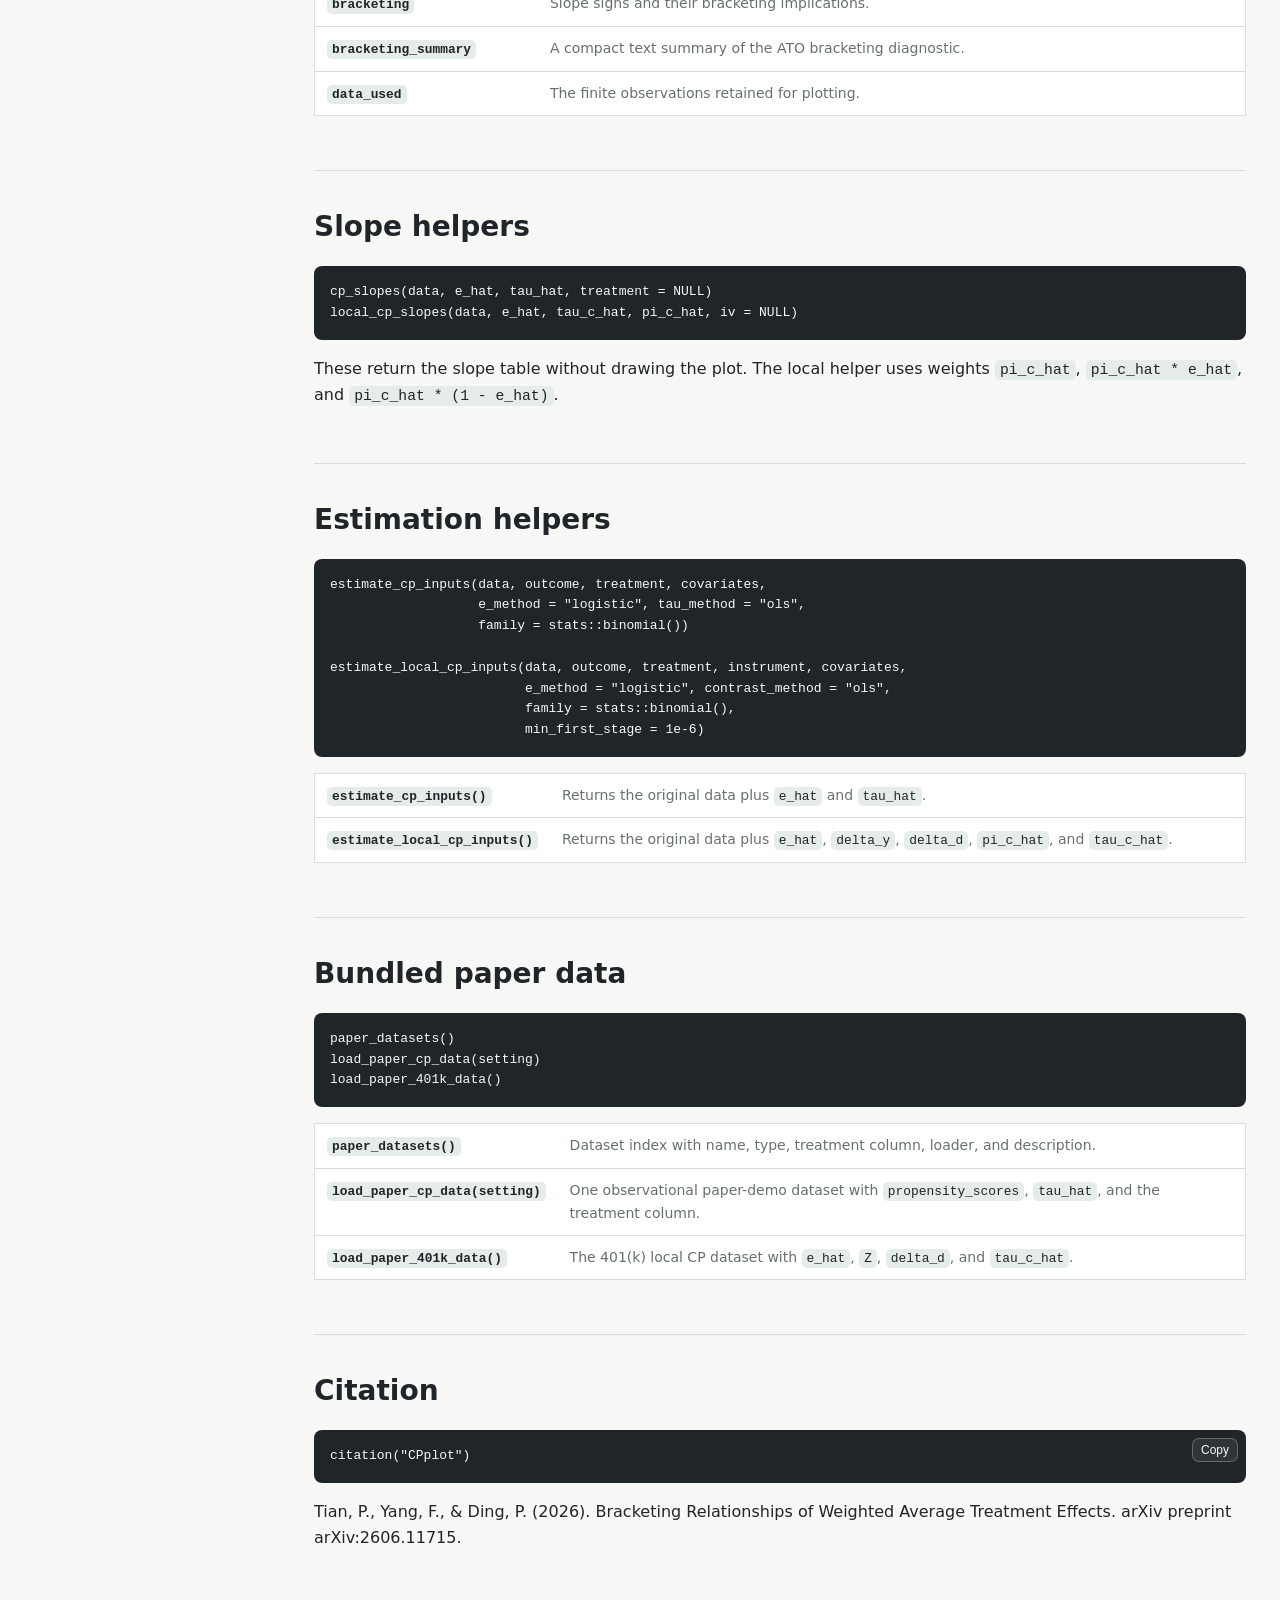
==== commit 0f37cb6c: "Use encouraged terminology for local CP plots" ====
--- a/docs/api.html
+++ b/docs/api.html
@@ -112,7 +112,7 @@
               tau_c_hat = NULL, pi_c_hat = NULL, iv = NULL,
               e_method = "logistic", contrast_method = "ols",
               min_first_stage = 1e-6,
-              point_labels = c("Control", "Treated"),
+              point_labels = c("Unencouraged", "Encouraged"),
               title = NULL, alpha = 0.35, point_size = 0.8)</code></pre>
           <p>Draw a local CP plot for an IV study.</p>
           <table class="api-table">
@@ -129,7 +129,7 @@
               <tr><td><code>e_method</code></td><td><code>logistic</code> or <code>random_forest</code>.</td></tr>
               <tr><td><code>contrast_method</code></td><td><code>ols</code> or <code>random_forest</code>.</td></tr>
               <tr><td><code>min_first_stage</code></td><td>Threshold for setting unstable conditional Wald ratios to missing in formula mode.</td></tr>
-              <tr><td><code>point_labels</code>, <code>title</code>, <code>alpha</code>, <code>point_size</code></td><td>Optional labels and styling.</td></tr>
+              <tr><td><code>point_labels</code>, <code>title</code>, <code>alpha</code>, <code>point_size</code></td><td>Optional labels and styling. Point labels default to <code>Unencouraged</code> for IV = 0 and <code>Encouraged</code> for IV = 1.</td></tr>
             </tbody>
           </table>
           <div class="example-modes">
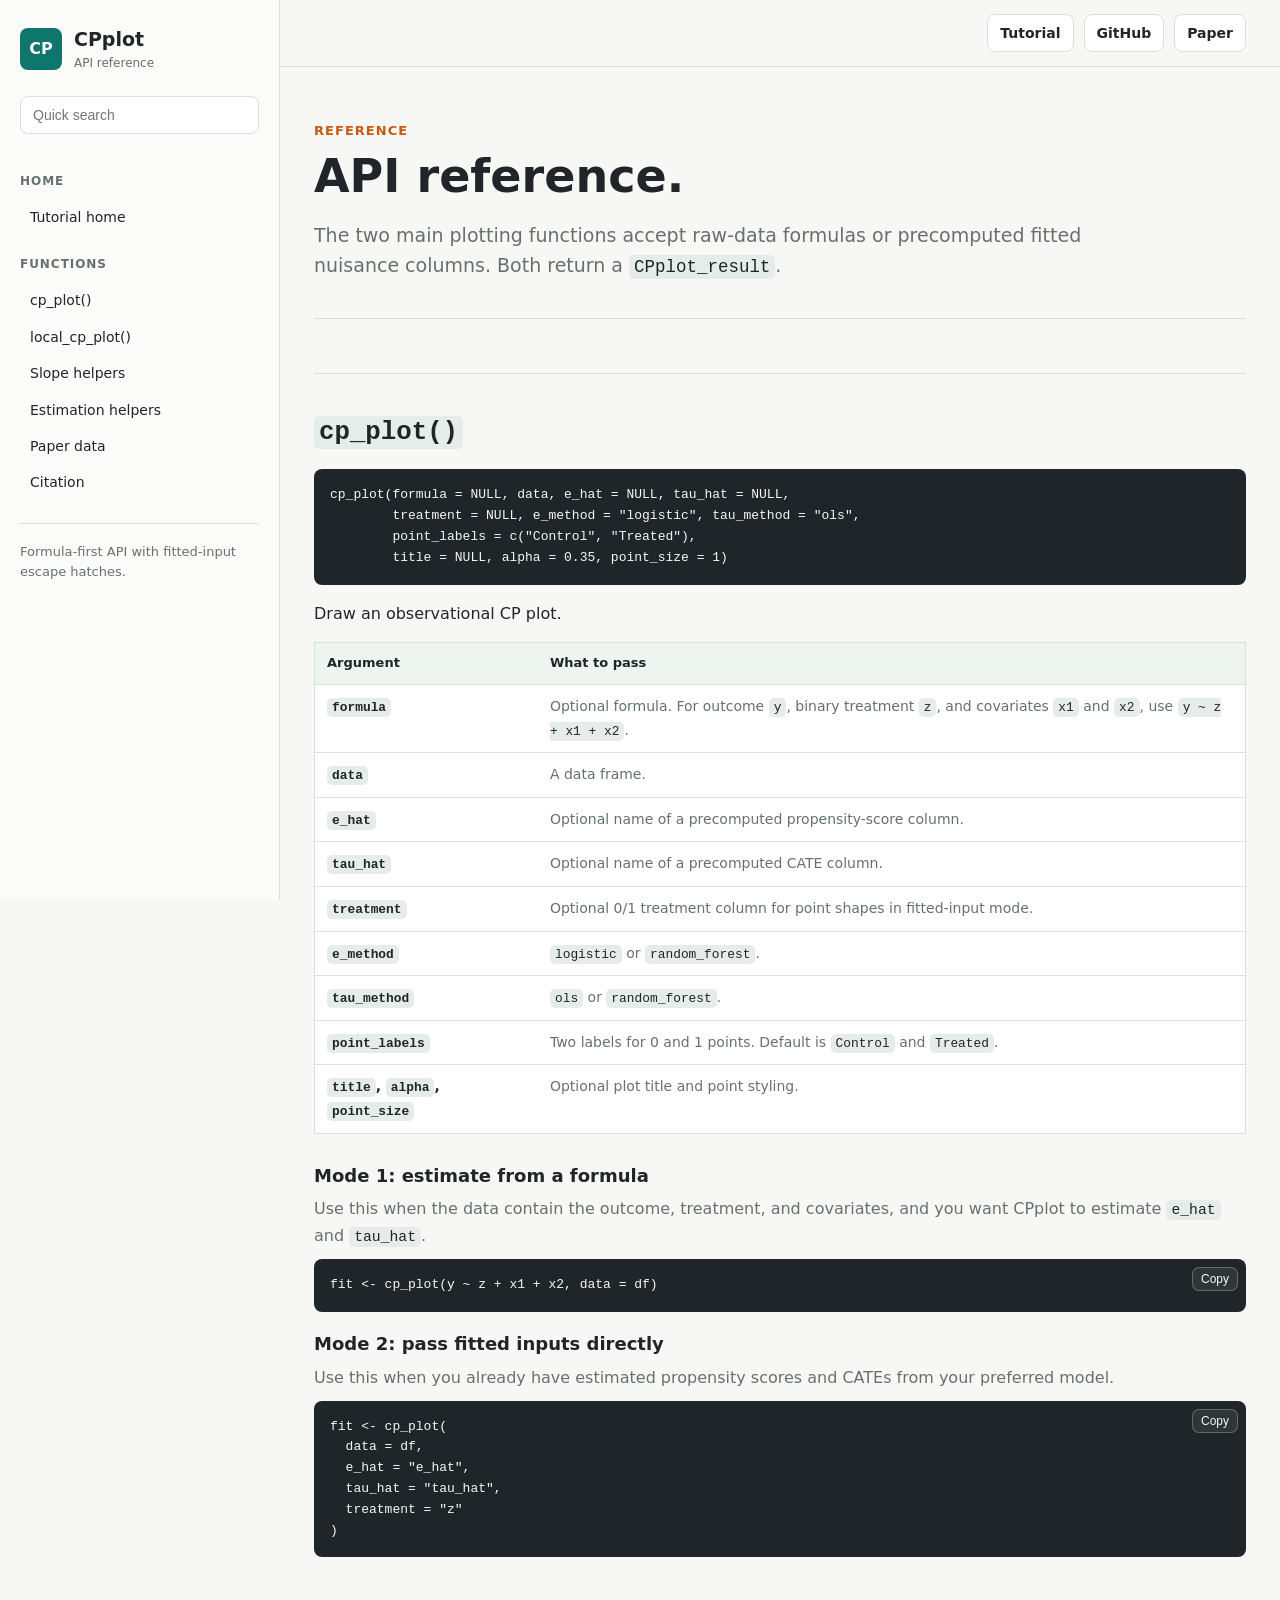
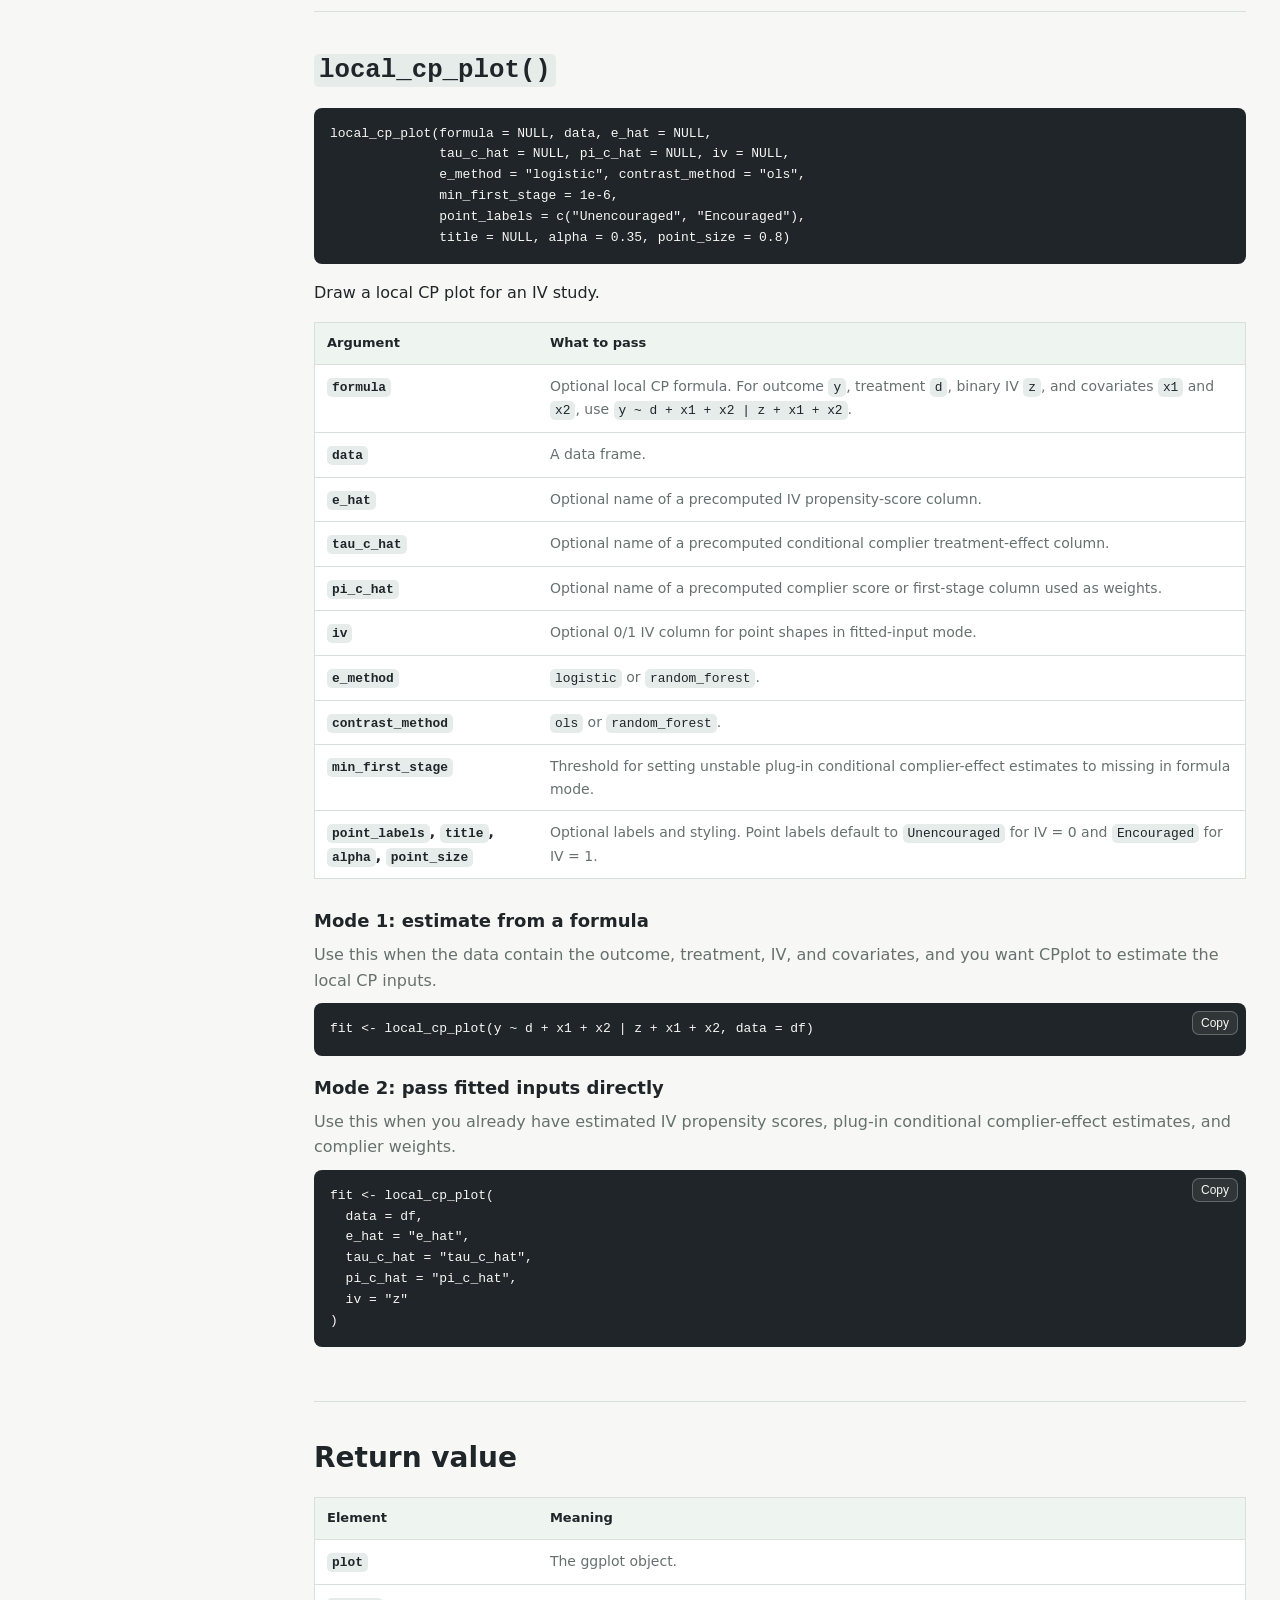
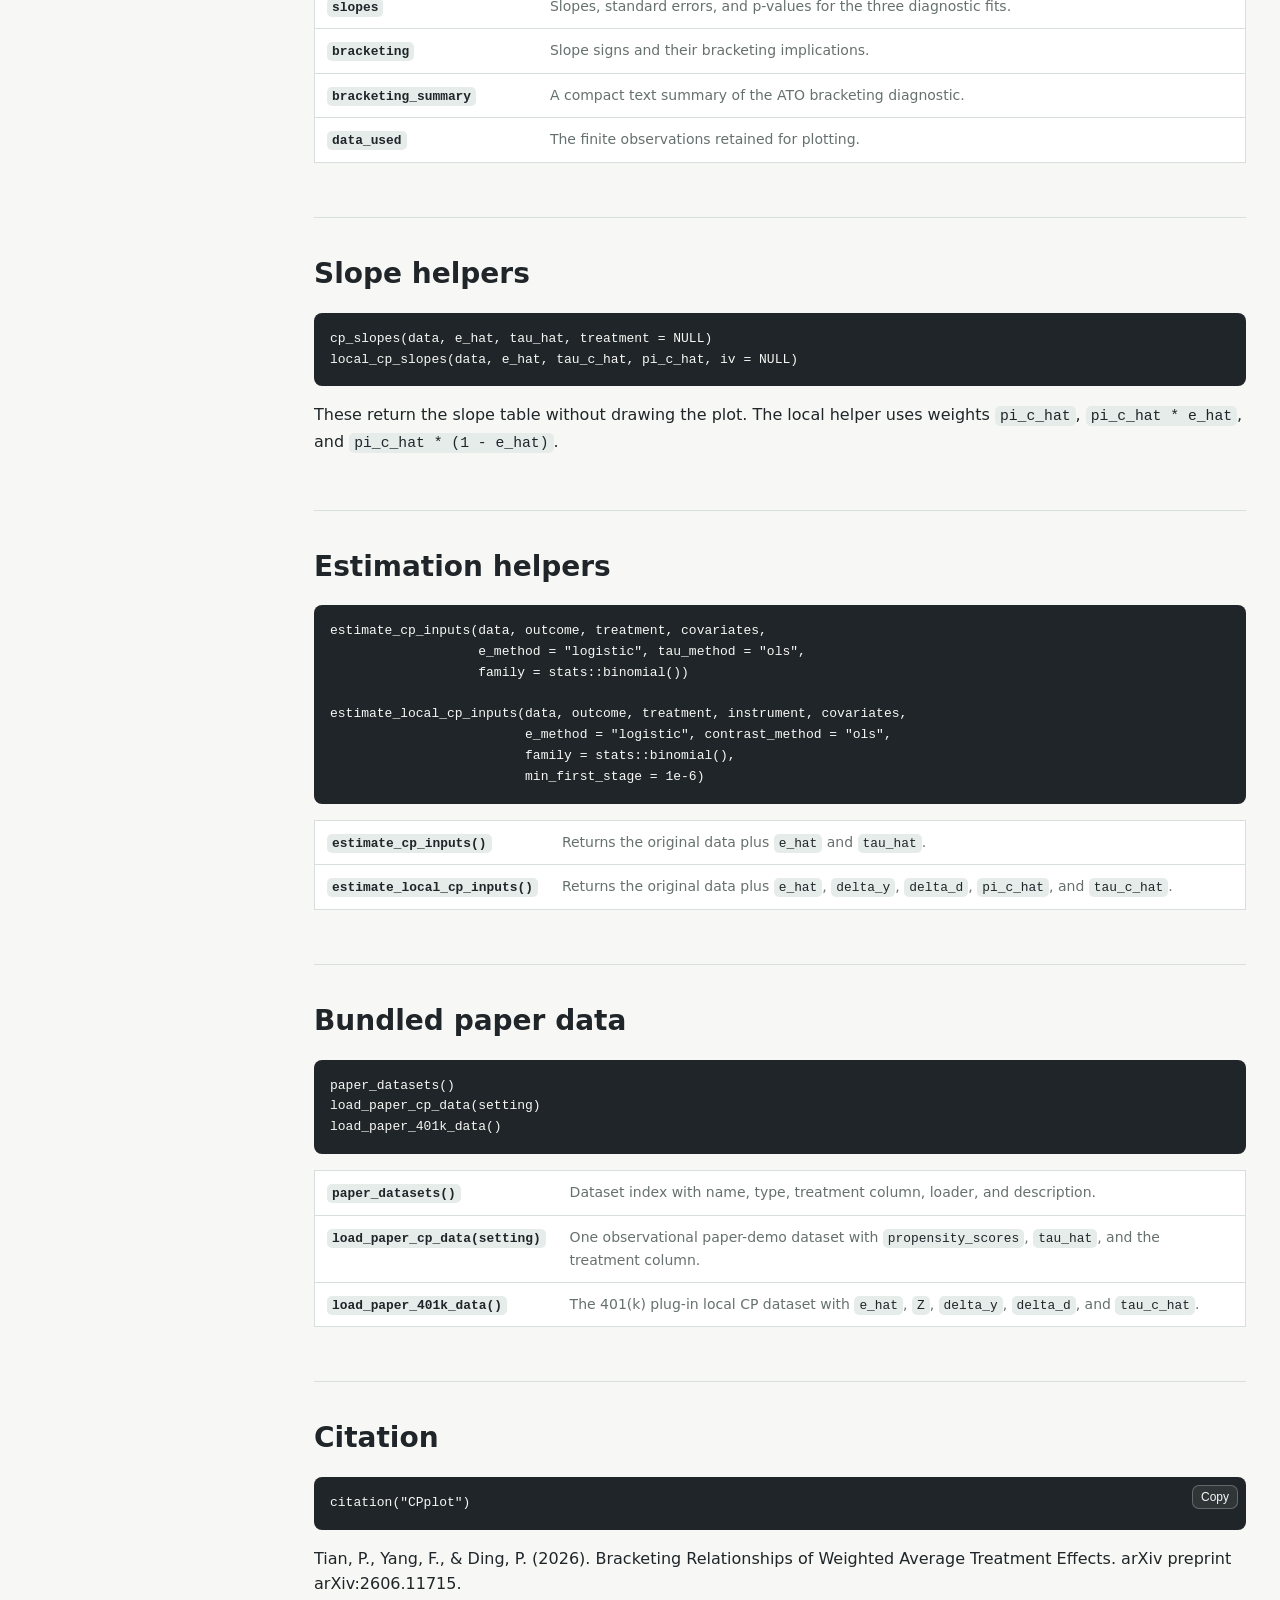
==== commit 4c087a7a: "Use plug-in terminology for local IV analysis" ====
--- a/docs/api.html
+++ b/docs/api.html
@@ -128,7 +128,7 @@
               <tr><td><code>iv</code></td><td>Optional 0/1 IV column for point shapes in fitted-input mode.</td></tr>
               <tr><td><code>e_method</code></td><td><code>logistic</code> or <code>random_forest</code>.</td></tr>
               <tr><td><code>contrast_method</code></td><td><code>ols</code> or <code>random_forest</code>.</td></tr>
-              <tr><td><code>min_first_stage</code></td><td>Threshold for setting unstable conditional Wald ratios to missing in formula mode.</td></tr>
+              <tr><td><code>min_first_stage</code></td><td>Threshold for setting unstable plug-in conditional complier-effect estimates to missing in formula mode.</td></tr>
               <tr><td><code>point_labels</code>, <code>title</code>, <code>alpha</code>, <code>point_size</code></td><td>Optional labels and styling. Point labels default to <code>Unencouraged</code> for IV = 0 and <code>Encouraged</code> for IV = 1.</td></tr>
             </tbody>
           </table>
@@ -145,7 +145,7 @@
               <h3>Mode 2: pass fitted inputs directly</h3>
               <p>
                 Use this when you already have estimated IV propensity scores,
-                conditional Wald estimates, and complier weights.
+                plug-in conditional complier-effect estimates, and complier weights.
               </p>
               <pre><button class="copy" type="button">Copy</button><code>fit <- local_cp_plot(
   data = df,
@@ -213,7 +213,7 @@
             <tbody>
               <tr><td><code>paper_datasets()</code></td><td>Dataset index with name, type, treatment column, loader, and description.</td></tr>
               <tr><td><code>load_paper_cp_data(setting)</code></td><td>One observational paper-demo dataset with <code>propensity_scores</code>, <code>tau_hat</code>, and the treatment column.</td></tr>
-              <tr><td><code>load_paper_401k_data()</code></td><td>The 401(k) local CP dataset with <code>e_hat</code>, <code>Z</code>, <code>delta_d</code>, and <code>tau_c_hat</code>.</td></tr>
+              <tr><td><code>load_paper_401k_data()</code></td><td>The 401(k) plug-in local CP dataset with <code>e_hat</code>, <code>Z</code>, <code>delta_y</code>, <code>delta_d</code>, and <code>tau_c_hat</code>.</td></tr>
             </tbody>
           </table>
         </section>
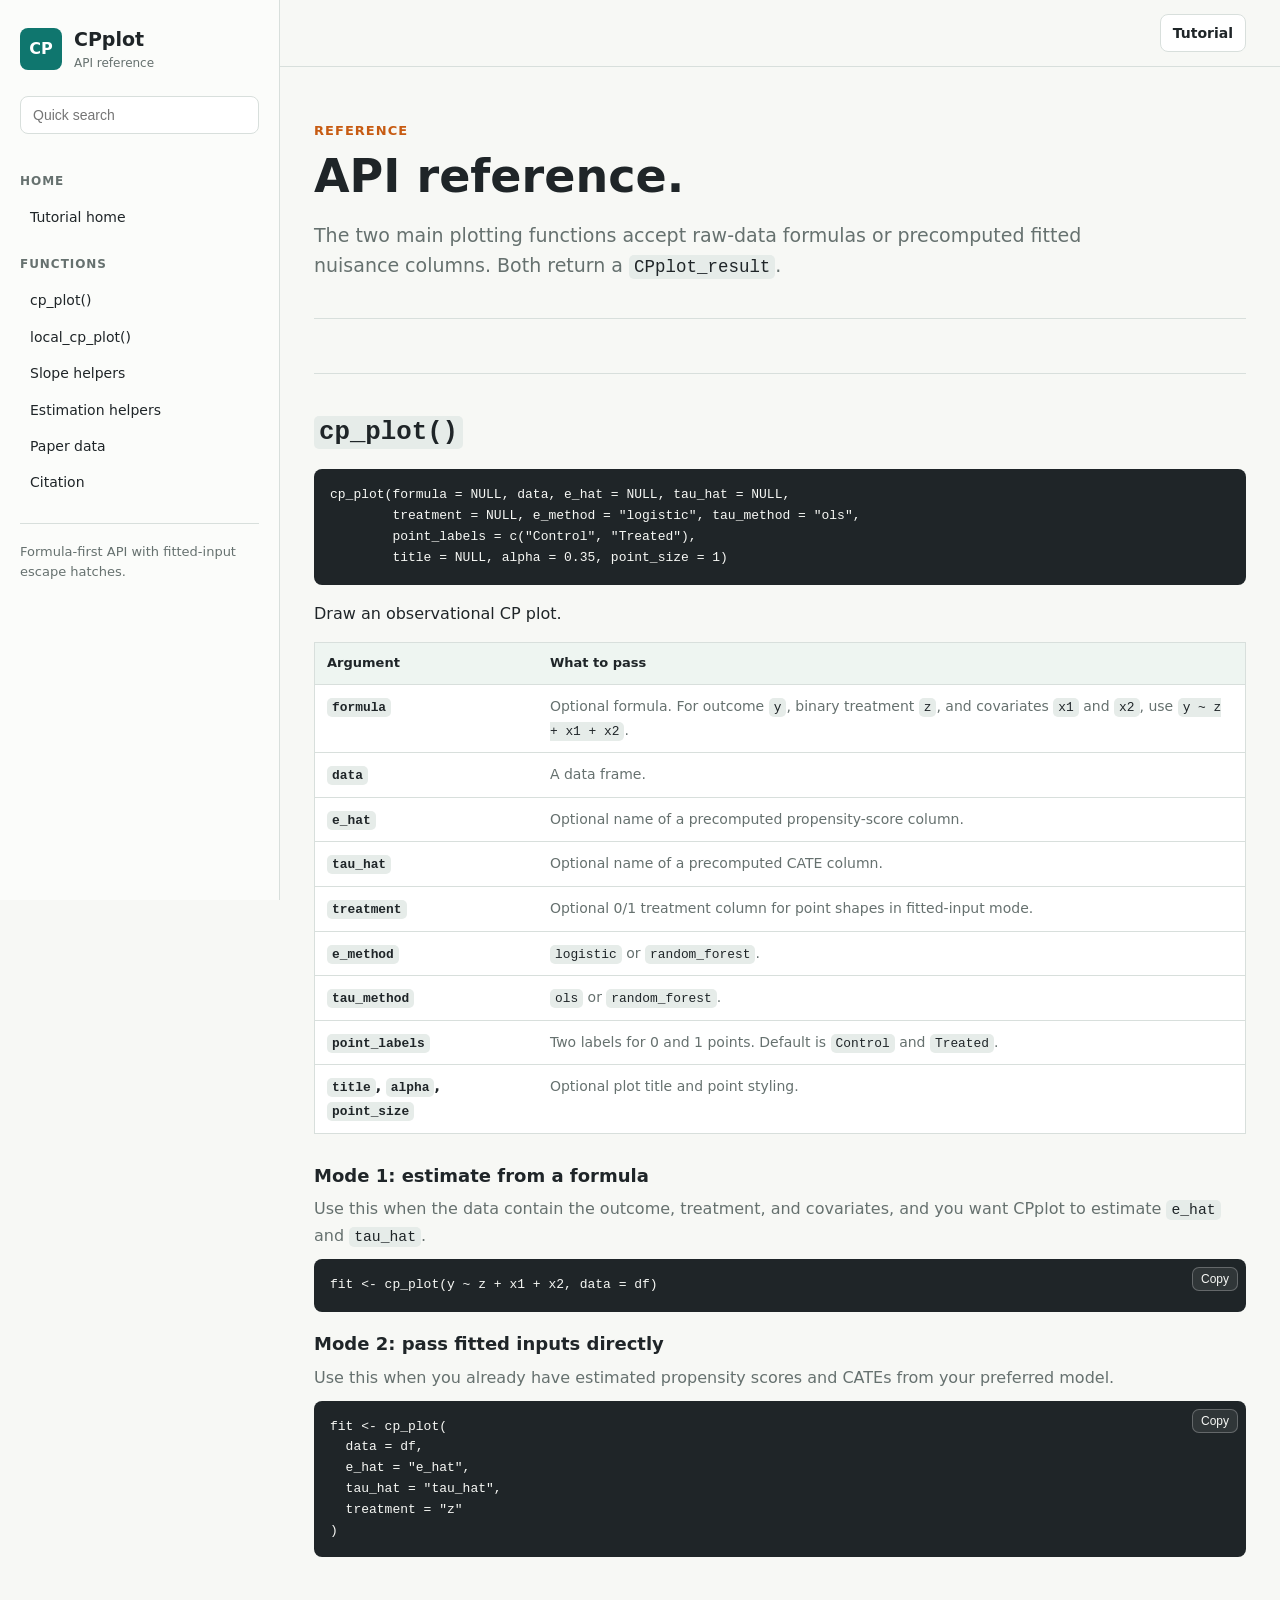
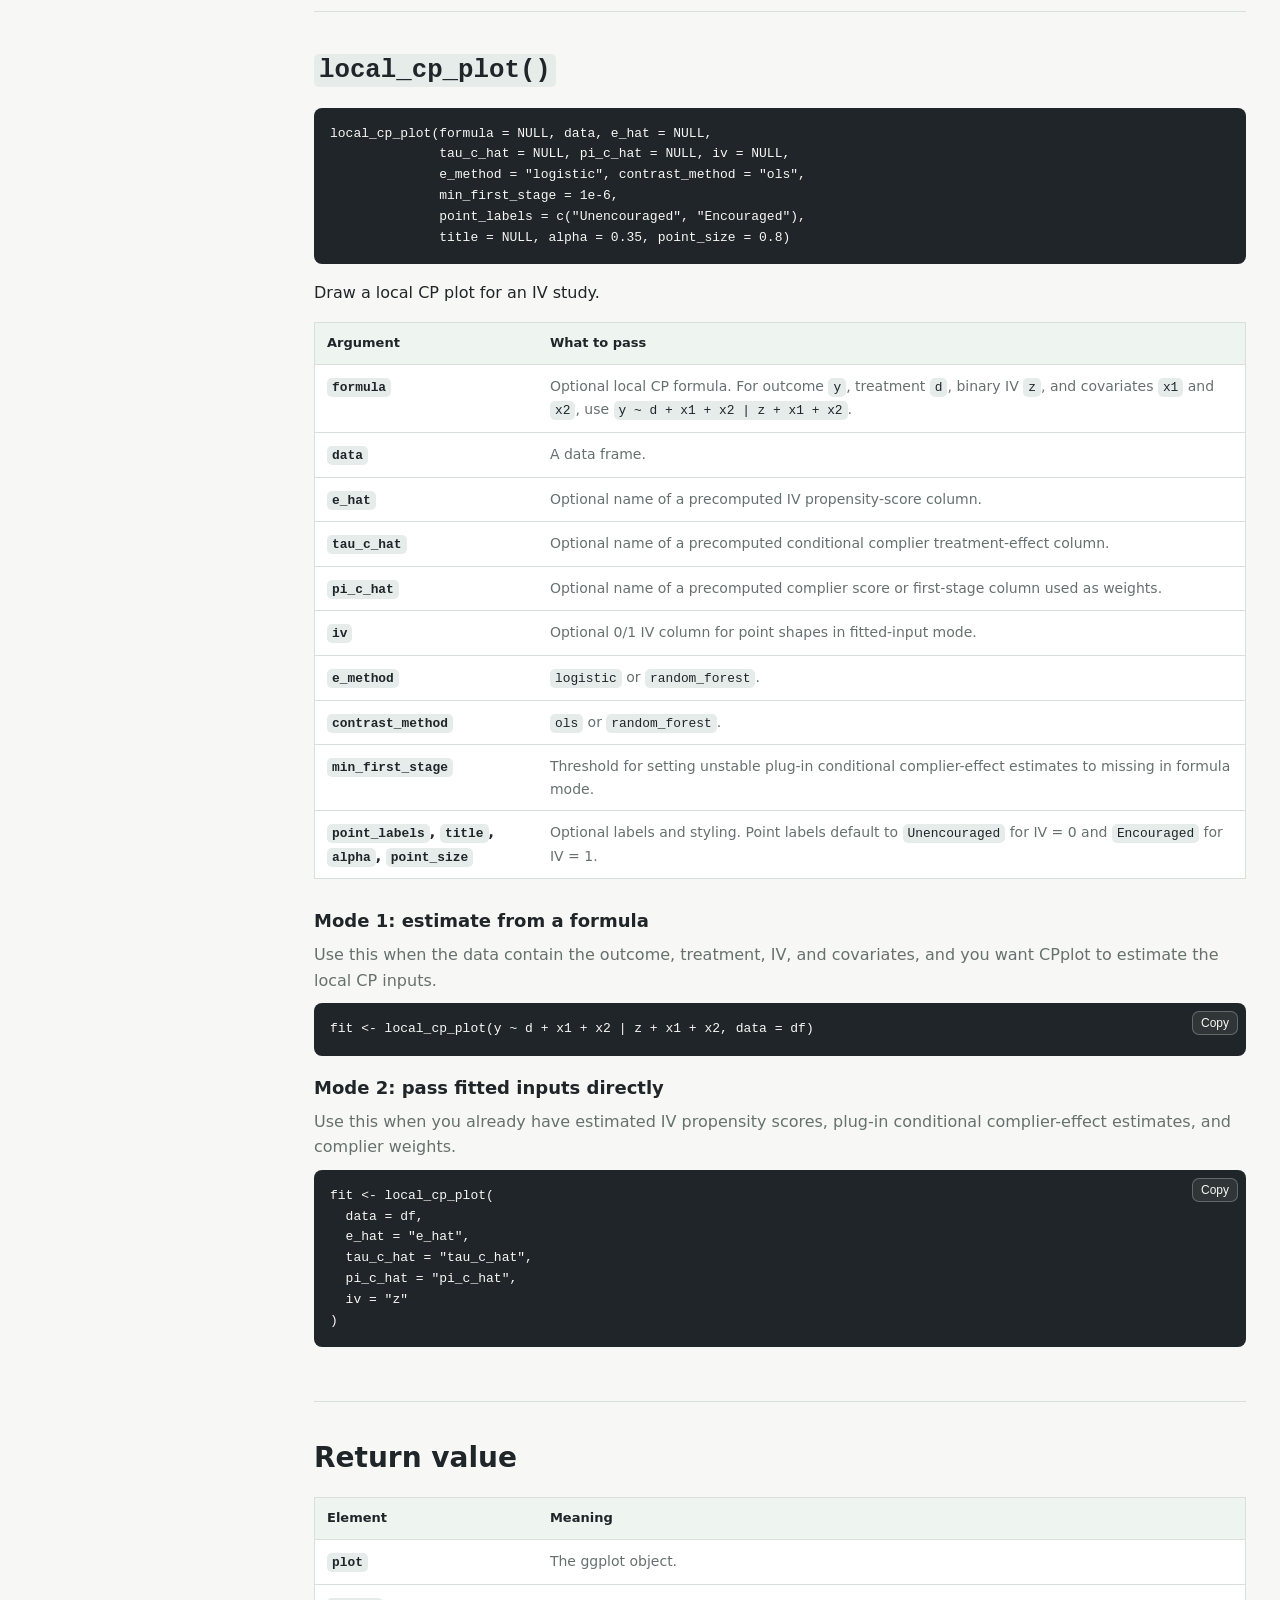
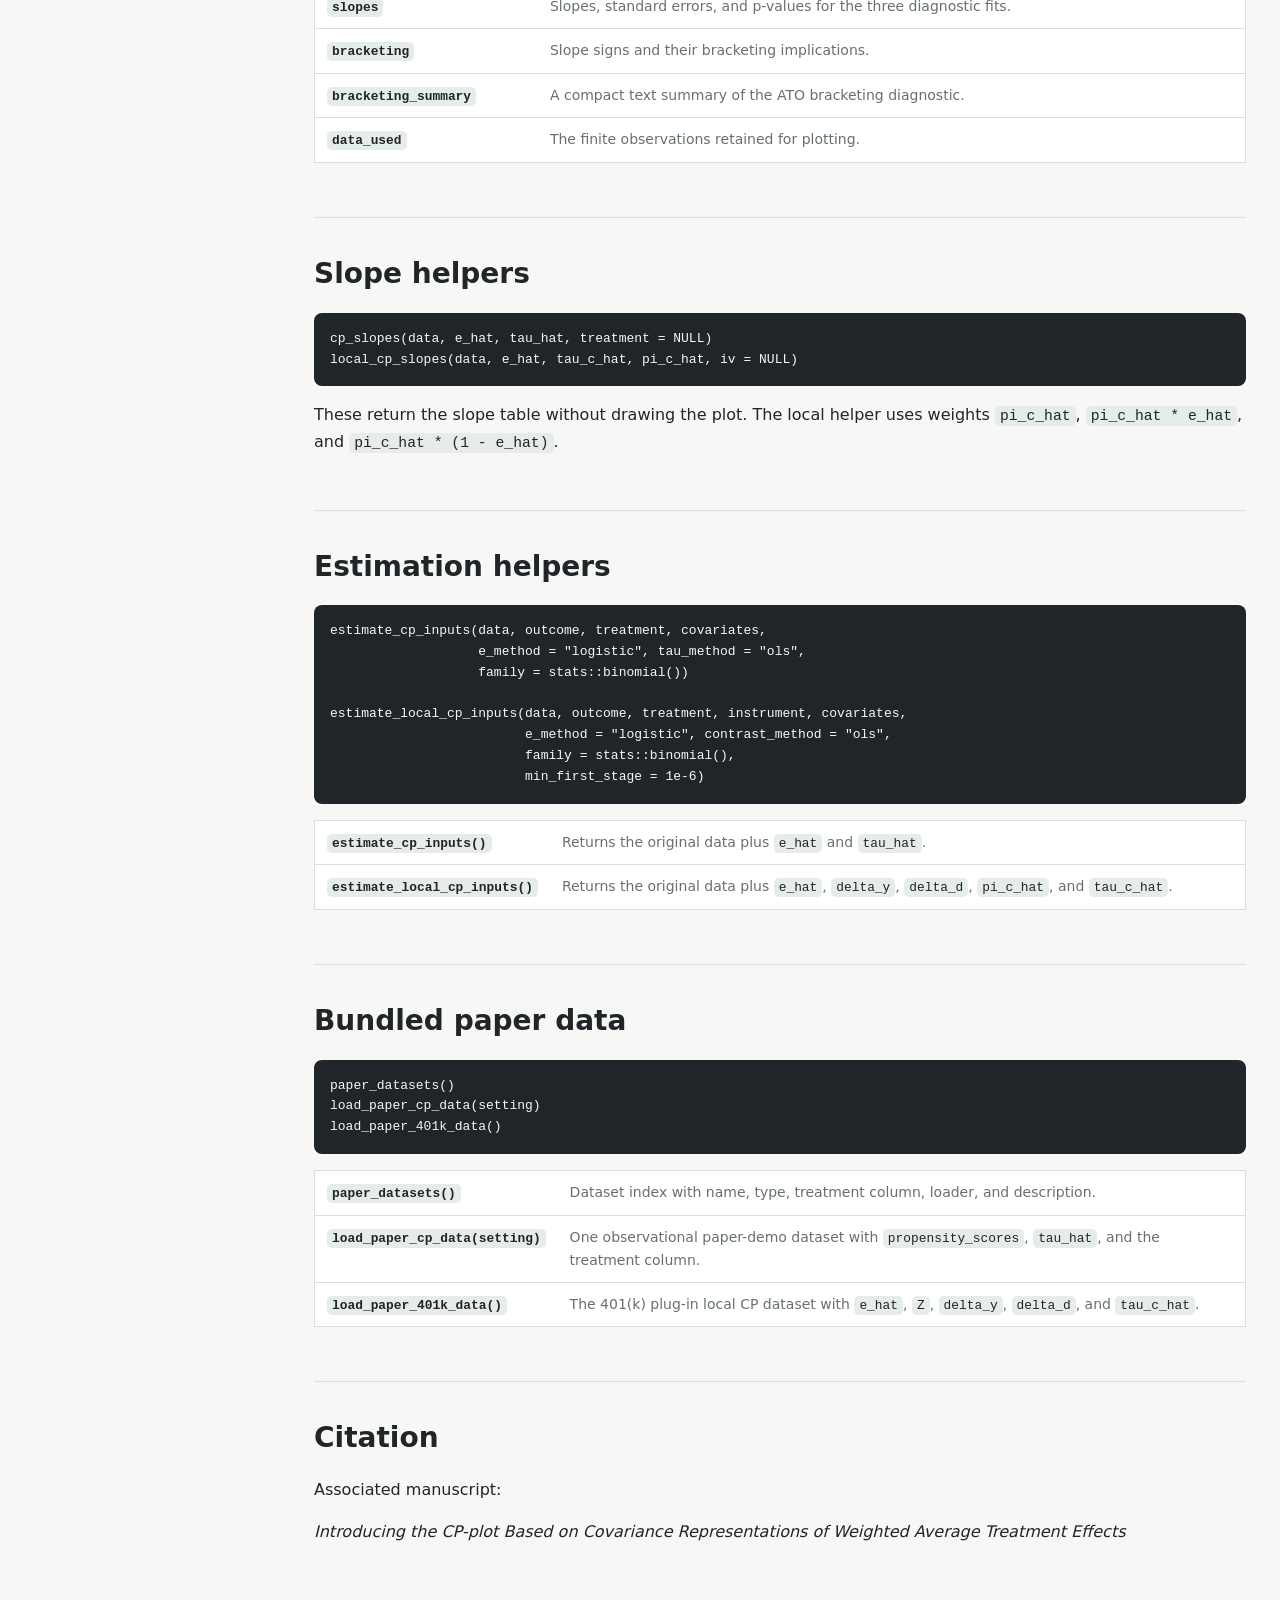
==== commit 19911162: "Anonymize package and tutorial for review" ====
--- a/docs/api.html
+++ b/docs/api.html
@@ -42,8 +42,6 @@
     <div class="content">
       <div class="topbar">
         <a href="index.html">Tutorial</a>
-        <a href="https://github.com/e9tian/CPplot">GitHub</a>
-        <a href="https://arxiv.org/abs/2606.11715">Paper</a>
       </div>
 
       <main>
@@ -220,10 +218,10 @@
 
         <section id="citation">
           <h2>Citation</h2>
-          <pre><button class="copy" type="button">Copy</button><code>citation("CPplot")</code></pre>
+          <p>Associated manuscript:</p>
           <p>
-            Tian, P., Yang, F., &amp; Ding, P. (2026). Bracketing Relationships of
-            Weighted Average Treatment Effects. arXiv preprint arXiv:2606.11715.
+            <em>Introducing the CP-plot Based on Covariance Representations of
+            Weighted Average Treatment Effects</em>
           </p>
         </section>
       </main>
